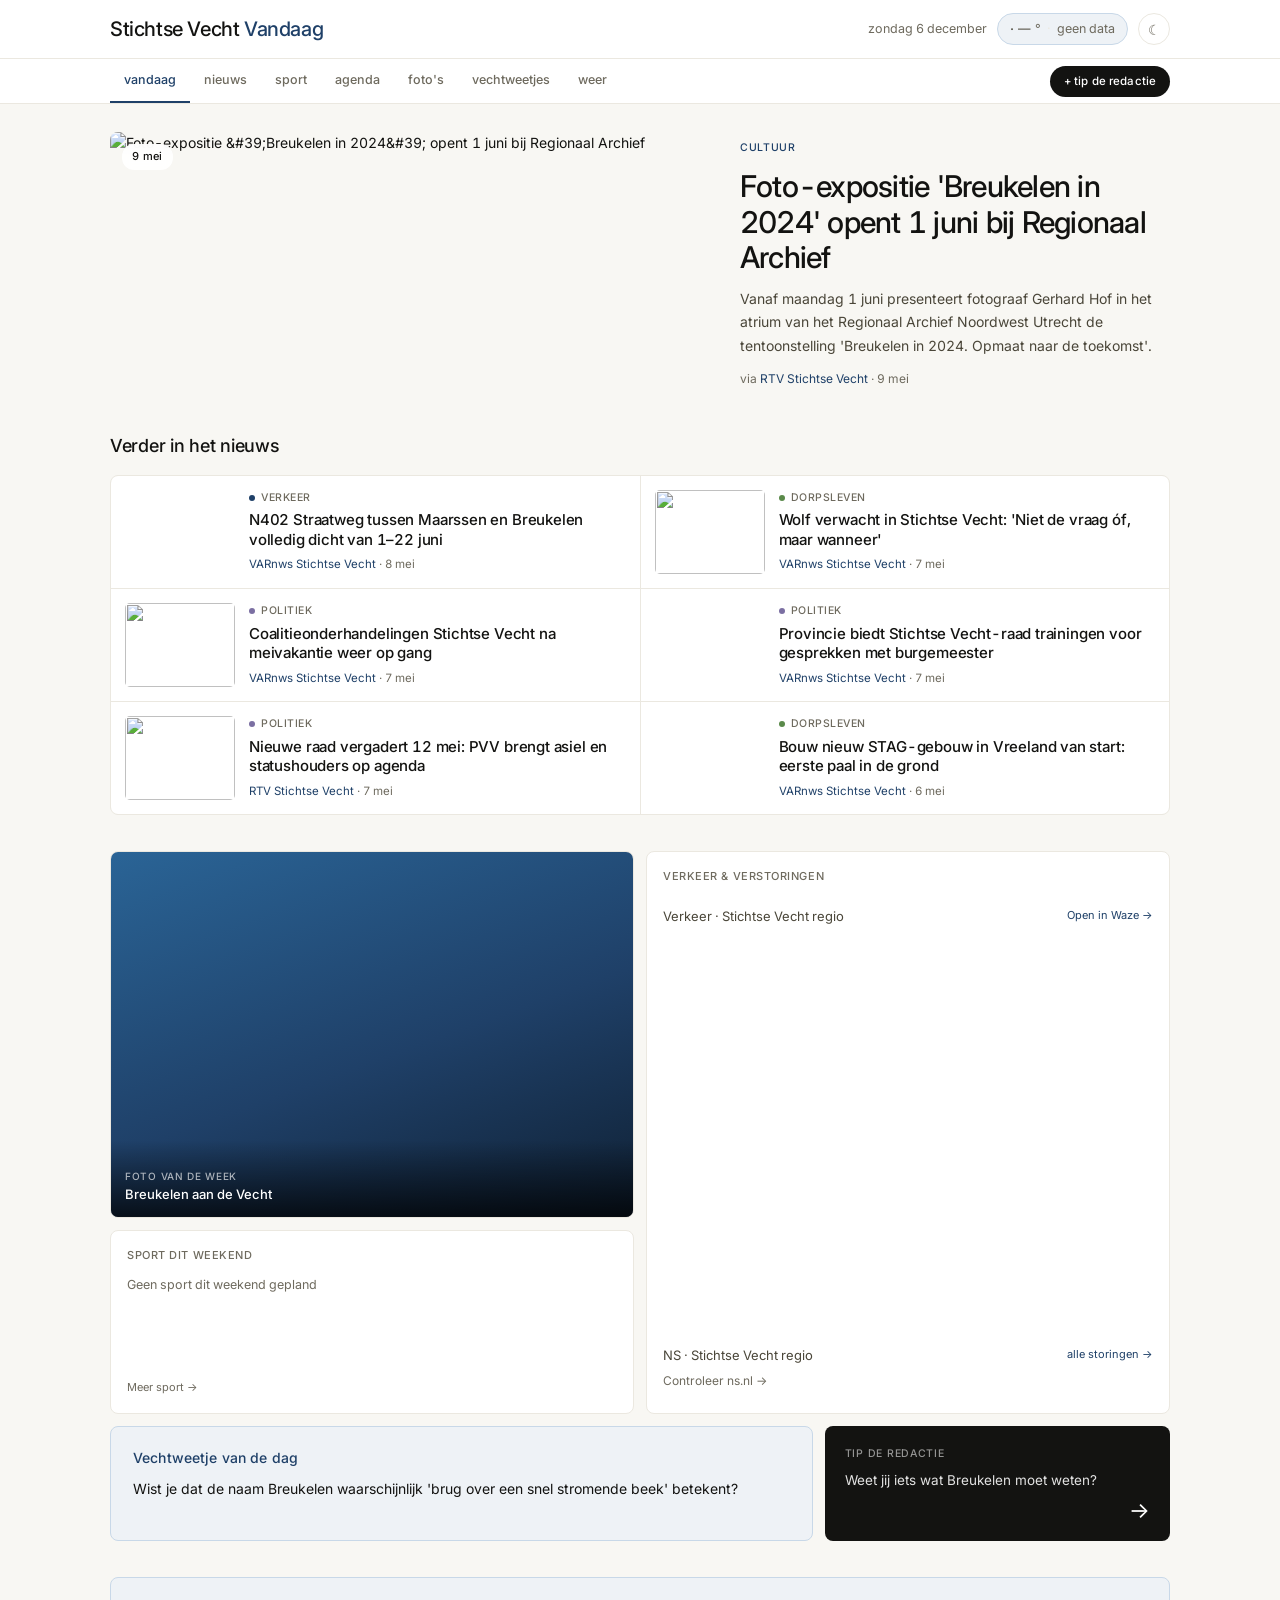
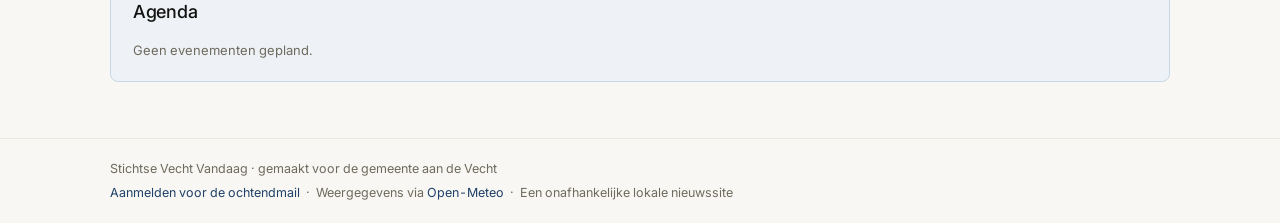
==== index.html @ 8ccec8b9 "Initiële versie Stichtse Vecht Vandaag" ====
<!DOCTYPE html>
<html lang="nl">
<head>
  <meta charset="UTF-8" />
  <meta name="viewport" content="width=device-width, initial-scale=1.0" />
  <title>Stichtse Vecht Vandaag — lokaal nieuws aan de Vecht</title>
  <meta name="description" content="Het laatste nieuws, het weer en de agenda voor de gemeente Stichtse Vecht. Snel te bekijken — binnen een paar minuten weet je wat er speelt." />
  <link rel="icon" type="image/svg+xml" href="favicon.svg" />
  <link rel="apple-touch-icon" href="favicon.svg" />
  <meta property="og:type" content="website" />
  <meta property="og:site_name" content="Stichtse Vecht Vandaag" />
  <meta property="og:locale" content="nl_NL" />
  <meta property="og:title" content="Stichtse Vecht Vandaag — lokaal nieuws aan de Vecht" />
  <meta property="og:description" content="Het laatste nieuws, het weer en de agenda voor de gemeente Stichtse Vecht. Snel te bekijken — binnen een paar minuten weet je wat er speelt." />
  <meta property="og:url" content="https://stichtsevechtvandaag.nl/" />
  <meta property="og:image" content="https://upload.wikimedia.org/wikipedia/commons/thumb/e/ea/Bethunpolder_in_Stichtse_Vecht.jpg/1280px-Bethunpolder_in_Stichtse_Vecht.jpg" />
  <meta name="twitter:card" content="summary_large_image" />
  <link rel="preconnect" href="https://fonts.googleapis.com" />
  <link rel="preconnect" href="https://fonts.gstatic.com" crossorigin />
  <link href="https://fonts.googleapis.com/css2?family=Inter:wght@400;500&display=swap" rel="stylesheet" />
  <link rel="stylesheet" href="style.css" />
</head>
<body>

  <!-- ═══════════════════════════════════════
       HEADER
  ═══════════════════════════════════════ -->
  <header class="site-header">
    <div class="header-inner container">
      <a class="brand" href="#">Stichtse Vecht <span class="brand-accent">Vandaag</span></a>
      <div class="header-right">
        <span class="header-date" id="header-date"></span>
        <a class="weather-pill" id="weather-pill" href="weer.html">
          <span class="weather-pill-icon" id="wp-icon">·</span>
          <span id="wp-temp">—</span><span class="weather-unit">°</span>
          <span class="weather-pill-sep">·</span>
          <span class="weather-pill-desc" id="wp-desc">laden…</span>
        </a>
        <button class="dark-mode-btn" id="dark-mode-btn" aria-label="Donkere modus">☾</button>
      </div>
    </div>
  </header>

  <!-- ═══════════════════════════════════════
       NAV
  ═══════════════════════════════════════ -->
  <nav class="site-nav">
    <div class="nav-inner container">
      <ul class="nav-tabs">
        <li><a href="index.html"          class="nav-tab active">vandaag</a></li>
        <li><a href="nieuws.html"         class="nav-tab">nieuws</a></li>
        <li><a href="sport.html"          class="nav-tab">sport</a></li>
        <li><a href="agenda.html"         class="nav-tab">agenda</a></li>
        <li><a href="fotos.html"          class="nav-tab">foto's</a></li>
        <li><a href="vechtweetjes.html"   class="nav-tab">vechtweetjes</a></li>
        <li><a href="weer.html"           class="nav-tab">weer</a></li>
      </ul>
      <a href="mailto:redactie@stichtsevechtvandaag.nl" class="tip-btn">+ tip de redactie</a>
    </div>
  </nav>

  <main class="container main-content">

    <!-- ═══════════════════════════════════════
         HERO — uitgelicht artikel
    ═══════════════════════════════════════ -->
    <section class="hero" id="hero-section" aria-label="Uitgelicht artikel">
      <div class="hero-photo-wrap">
        <div class="hero-photo" id="hero-photo">
          <span class="hero-date-pill" id="hero-date-pill">vandaag</span>
        </div>
      </div>
      <div class="hero-text">
        <span class="hero-kicker" id="hero-kicker">NIEUWS</span>
        <h2 class="hero-title" id="hero-title">Nieuws wordt geladen…</h2>
        <p class="hero-summary" id="hero-summary"></p>
        <p class="hero-meta" id="hero-meta"></p>
      </div>
    </section>

    <!-- ═══════════════════════════════════════
         VERDER IN HET NIEUWS
    ═══════════════════════════════════════ -->
    <section class="more-news" id="meer-nieuws" aria-labelledby="meer-nieuws-titel">
      <h2 class="section-title" id="meer-nieuws-titel">Verder in het nieuws</h2>
      <div class="news-grid" id="news-grid">
        <!-- Gevuld door script.js -->
      </div>
    </section>

    <!-- ═══════════════════════════════════════
         BENTO-GRID
    ═══════════════════════════════════════ -->
    <section class="bento" aria-label="Widgets">

      <!-- Foto van de week -->
      <div class="bento-cell bento-foto" id="fotos-section">
        <div class="bento-foto-img" id="foto-wk-img"></div>
        <div class="bento-foto-caption">
          <div>
            <p class="foto-label">FOTO VAN DE WEEK</p>
            <p class="foto-title" id="foto-wk-title">—</p>
          </div>
          <span class="foto-credit" id="foto-wk-credit"></span>
        </div>
      </div>

      <!-- Verkeer & verstoringen -->
      <div class="bento-cell bento-verkeer" id="verkeer-section">
        <h3 class="bento-label">Verkeer &amp; verstoringen</h3>
        <!-- Kopje boven de kaart -->
        <div class="verkeer-row">
          <span class="verkeer-name">Verkeer · Stichtse Vecht regio</span>
          <a href="https://www.waze.com/ul?ll=52.17,4.97&navigate=no&zoom=10" target="_blank" rel="noopener" class="ns-storingen-link">Open in Waze →</a>
        </div>
        <!-- Waze live verkeerskaart — wrapper knipt header/footer weg -->
        <div class="verkeer-map-wrapper">
          <iframe
            id="verkeer-map"
            src="https://embed.waze.com/iframe?zoom=11&lat=52.17&lon=4.97&ct=livemap"
            title="Live verkeerskaart Stichtse Vecht"
            loading="lazy"
            allowfullscreen
          ></iframe>
        </div>
        <!-- NS storingen -->
        <div class="ns-storingen-block">
          <div class="verkeer-row">
            <span class="verkeer-name">NS · Stichtse Vecht regio</span>
            <a href="https://www.ns.nl/storingen" target="_blank" rel="noopener" class="ns-storingen-link">alle storingen →</a>
          </div>
          <div id="ns-storingen"><!-- gevuld door script.js --></div>
        </div>
      </div>

      <!-- Sport -->
      <div class="bento-cell bento-sport" id="sport-section">
        <h3 class="bento-label">Sport dit weekend</h3>
        <ul class="sport-list" id="sport-list">
          <!-- Gevuld door script.js -->
        </ul>
        <p class="bento-footnote">
          <a href="sport.html">Meer sport →</a>
        </p>
      </div>

      <!-- Vechtweetje -->
      <div class="bento-cell bento-feitje" id="feitje-section">
        <p class="feitje-label">Vechtweetje van de dag</p>
        <p class="feitje-text" id="feitje-text">Wist je dat de stad Brooklyn in New York vernoemd is naar Breukelen?</p>
      </div>

      <!-- Tip de redactie -->
      <div class="bento-cell bento-tip">
        <p class="tip-top-label">TIP DE REDACTIE</p>
        <p class="tip-body">Weet jij iets wat Breukelen moet weten?</p>
        <a href="mailto:redactie@stichtsevechtvandaag.nl" class="tip-arrow" aria-label="Stuur een tip">→</a>
      </div>

    </section>

    <!-- ═══════════════════════════════════════
         AGENDA
    ═══════════════════════════════════════ -->
    <section class="agenda-strip" id="agenda-section" aria-labelledby="agenda-titel">
      <h2 class="section-title" id="agenda-titel">Agenda</h2>
      <div class="agenda-events" id="agenda-events">
        <!-- Gevuld door script.js -->
      </div>
    </section>

  </main>

  <!-- ═══════════════════════════════════════
       FOOTER
  ═══════════════════════════════════════ -->
  <footer class="site-footer">
    <div class="container footer-inner">
      <p>Stichtse Vecht Vandaag · gemaakt voor de gemeente aan de Vecht</p>
      <p class="footer-meta">
        <a href="#">Aanmelden voor de ochtendmail</a>
        &nbsp;·&nbsp; Weergegevens via <a href="https://open-meteo.com" rel="noopener">Open-Meteo</a>
        &nbsp;·&nbsp; Een onafhankelijke lokale nieuwssite
      </p>
    </div>
  </footer>

  <script src="data/data.js"></script>
  <script src="data/sport-data.js"></script>
  <script src="script.js"></script>
</body>
</html>
---- style.css ----
/* ═══════════════════════════════════════════════════════════
   Stichtse Vecht Vandaag — V3 stylesheet
   All-Inter · Vechtblauw · Bento-grid
   Goedgekeurd door Tommy, sessie 1 — 3 mei 2026
═══════════════════════════════════════════════════════════ */

/* ═══════════ CSS VARIABELEN ═══════════ */
:root {
  /* Kleuren */
  --bg:        #f8f7f3;   /* off-white achtergrond */
  --surface:   #ffffff;   /* cards / vlakken */
  --border:    #ebe8e0;   /* subtiele border */
  --text:      #131311;   /* primaire tekst */
  --text-soft: #4a4639;   /* secundaire tekst */
  --text-mute: #6e6a5e;   /* tertiary / meta */
  --accent:    #1f4068;   /* Vechtblauw */
  --accent-bg: #eef2f6;   /* lichte Vecht-tint */
  --ink:       #131311;   /* near-black voor Tip-blok en datum */

  /* Categorie-stipjes */
  --cat-verkeer:    #1f4068;
  --cat-cultuur:    #b96fa2;
  --cat-economie:   #d6a64a;
  --cat-dorpsleven: #5a8a4a;
  --cat-politiek:   #7b6fa2;
  --cat-sport:      #d64a4a;

  /* Status-pills */
  --ok-bg:    #e6efe6;
  --ok-text:  #2c5a32;
  --warn-bg:  #fcf0d4;
  --warn-text:#7a4f0c;
  --bad-bg:   #fbe0d4;
  --bad-text: #843d22;

  /* Typografie */
  --font: "Inter", -apple-system, "Segoe UI", Roboto, sans-serif;

  /* Layout */
  --container: 1100px;
  --radius:    8px;
  --radius-sm: 5px;
}

/* ═══════════ RESET & BASE ═══════════ */
*, *::before, *::after {
  box-sizing: border-box;
  margin: 0;
  padding: 0;
}

html { scroll-behavior: smooth; }

body {
  font-family: var(--font);
  font-size: 14px;
  line-height: 1.6;
  background: var(--bg);
  color: var(--text);
  font-feature-settings: "tnum";
  -webkit-font-smoothing: antialiased;
  -moz-osx-font-smoothing: grayscale;
}

a {
  color: inherit;
  text-decoration: none;
}

ul { list-style: none; }
img { display: block; max-width: 100%; }

button {
  font-family: inherit;
  cursor: pointer;
}

.container {
  max-width: var(--container);
  margin: 0 auto;
  padding: 0 20px;
}

/* ═══════════ HEADER ═══════════ */
.site-header {
  background: var(--surface);
  border-bottom: 1px solid var(--border);
  padding: 13px 0;
}

.header-inner {
  display: flex;
  align-items: center;
  justify-content: space-between;
  gap: 16px;
}

.brand {
  font-size: 20px;
  font-weight: 500;
  letter-spacing: -0.02em;
  color: var(--text);
  flex-shrink: 0;
}

.brand-accent {
  color: var(--accent);
}

.header-right {
  display: flex;
  align-items: center;
  gap: 10px;
}

.header-date {
  font-size: 12.5px;
  color: var(--text-mute);
  white-space: nowrap;
}

/* Weer-pill */
.weather-pill {
  display: flex;
  align-items: center;
  gap: 4px;
  background: var(--accent-bg);
  border: 1px solid #c8d8e8;
  border-radius: 20px;
  padding: 4px 12px;
  font-size: 12.5px;
  color: var(--text-soft);
  white-space: nowrap;
  text-decoration: none;
  cursor: pointer;
  transition: background 0.15s, border-color 0.15s;
}
.weather-pill:hover {
  background: #dde9f4;
  border-color: var(--accent);
}

.weather-pill-icon { font-size: 14px; }
.weather-unit      { color: var(--text-mute); }
.weather-pill-sep  { color: var(--border); margin: 0 2px; }
.weather-pill-desc { color: var(--text-mute); }

/* Dark-mode knop (cosmetisch in V3) */
.dark-mode-btn {
  background: none;
  border: 1px solid var(--border);
  border-radius: 50%;
  width: 32px;
  height: 32px;
  font-size: 14px;
  color: var(--text-mute);
  display: flex;
  align-items: center;
  justify-content: center;
  transition: border-color 0.15s, color 0.15s;
}

.dark-mode-btn:hover {
  border-color: var(--accent);
  color: var(--accent);
}

/* ═══════════ NAV ═══════════ */
.site-nav {
  background: var(--surface);
  border-bottom: 1px solid var(--border);
  position: sticky;
  top: 0;
  z-index: 100;
}

.nav-inner {
  display: flex;
  align-items: stretch;
  justify-content: space-between;
}

.nav-tabs {
  display: flex;
}

.nav-tab {
  display: block;
  padding: 11px 14px;
  font-size: 12.5px;
  font-weight: 500;
  color: var(--text-mute);
  border-bottom: 2px solid transparent;
  transition: color 0.15s, border-color 0.15s;
  white-space: nowrap;
}

.nav-tab:hover   { color: var(--text); }
.nav-tab.active  {
  color: var(--accent);
  border-bottom-color: var(--accent);
}

.tip-btn {
  align-self: center;
  background: var(--ink);
  color: #fff;
  font-size: 11.5px;
  font-weight: 500;
  padding: 6px 14px;
  border-radius: 20px;
  letter-spacing: 0.01em;
  white-space: nowrap;
  transition: opacity 0.15s;
}

.tip-btn:hover { opacity: 0.82; }

/* ═══════════ MAIN CONTENT ═══════════ */
.main-content {
  padding-top: 28px;
  padding-bottom: 56px;
  display: flex;
  flex-direction: column;
  gap: 36px;
}

/* ═══════════ SECTION TITLE ═══════════ */
.section-title {
  font-size: 18px;
  font-weight: 500;
  letter-spacing: -0.015em;
  color: var(--text);
  margin-bottom: 14px;
}

/* ═══════════ HERO ═══════════ */
.hero {
  display: grid;
  grid-template-columns: 1.4fr 1fr;
  gap: 28px;
  align-items: start;
}

.hero-photo-wrap {
  position: relative;
}

.hero-photo {
  width: 100%;
  height: 260px;
  border-radius: var(--radius);
  background: url("https://upload.wikimedia.org/wikipedia/commons/thumb/e/ea/Bethunpolder_in_Stichtse_Vecht.jpg/1280px-Bethunpolder_in_Stichtse_Vecht.jpg") center/cover no-repeat;
  position: relative;
  overflow: hidden;
}

.hero-photo img {
  width: 100%;
  height: 100%;
  object-fit: cover;
}

.hero-date-pill {
  position: absolute;
  top: 12px;
  left: 12px;
  background: rgba(255, 255, 255, 0.92);
  color: var(--text);
  font-size: 11px;
  font-weight: 500;
  padding: 4px 10px;
  border-radius: 12px;
  letter-spacing: 0.03em;
  backdrop-filter: blur(4px);
}

.hero-text {
  display: flex;
  flex-direction: column;
  justify-content: center;
  gap: 12px;
  padding: 8px 0;
}

.hero-kicker {
  font-size: 10.5px;
  font-weight: 500;
  letter-spacing: 0.06em;
  color: var(--accent);
}

.hero-title {
  font-size: 30px;
  font-weight: 500;
  line-height: 1.18;
  letter-spacing: -0.025em;
  color: var(--text);
}

.hero-summary {
  font-size: 14px;
  line-height: 1.65;
  color: var(--text-soft);
}

.hero-meta {
  font-size: 12px;
  color: var(--text-mute);
}

.hero-meta a {
  color: var(--accent);
}

.hero-meta a:hover {
  text-decoration: underline;
}

/* ═══════════ BENTO-GRID ═══════════ */
.bento {
  display: grid;
  grid-template-columns: repeat(6, 1fr);
  grid-template-rows: 2fr 1fr auto;
  gap: 12px;
}

/* Expliciete plaatsing per cell */
.bento-foto    { grid-column: 1 / span 3; grid-row: 1; }
.bento-verkeer { grid-column: 4 / span 3; grid-row: 1 / span 2; }
.bento-sport   { grid-column: 1 / span 3; grid-row: 2; }
.bento-feitje  { grid-column: 1 / span 4; grid-row: 3; }
.bento-tip     { grid-column: 5 / span 2; grid-row: 3; }

/* Basis cell-stijl */
.bento-cell {
  border-radius: var(--radius);
  overflow: hidden;
}

/* Bento-label (kleine UPPERCASE kopregel) */
.bento-label {
  font-size: 11px;
  font-weight: 500;
  letter-spacing: 0.05em;
  text-transform: uppercase;
  color: var(--text-mute);
  margin-bottom: 10px;
}

.bento-footnote {
  font-size: 11px;
  color: var(--text-mute);
  margin-top: auto;
  padding-top: 8px;
}

/* ── Foto van de week ── */
.bento-foto {
  background: var(--surface);
  border: 1px solid var(--border);
  display: flex;
  flex-direction: column;
  min-height: 220px;
  position: relative;
}

.bento-foto-img {
  flex: 1;
  min-height: 200px;
  background: linear-gradient(160deg, #2a6496 0%, #1f4068 55%, #0f2033 100%);
  background-size: cover;
  background-position: center;
}

.bento-foto-caption {
  position: absolute;
  bottom: 0;
  left: 0;
  right: 0;
  background: linear-gradient(transparent, rgba(0, 0, 0, 0.72));
  color: #fff;
  padding: 28px 14px 14px;
  display: flex;
  justify-content: space-between;
  align-items: flex-end;
  gap: 8px;
}

.foto-label {
  font-size: 10px;
  font-weight: 500;
  letter-spacing: 0.07em;
  color: rgba(255, 255, 255, 0.65);
  margin-bottom: 2px;
}

.foto-title {
  font-size: 13px;
  font-weight: 500;
  line-height: 1.3;
}

.foto-credit {
  font-size: 10.5px;
  color: rgba(255, 255, 255, 0.6);
  white-space: nowrap;
  flex-shrink: 0;
}

/* ── Verkeer ── */
.bento-verkeer {
  background: var(--surface);
  border: 1px solid var(--border);
  padding: 16px;
  display: flex;
  flex-direction: column;
  gap: 10px;
}

/* Waze live verkeerskaart — wrapper knipt Waze-header en footer weg */
.verkeer-map-wrapper {
  position: relative;
  aspect-ratio: 5 / 4;  /* 80% van de breedte als hoogte */
  border-radius: var(--radius-sm);
  overflow: hidden;
  flex-shrink: 0;
  margin-bottom: 6px;
}

#verkeer-map {
  position: absolute;
  top: -100px;          /* schuift Waze-logo + zoekbalk omhoog uit beeld */
  left: 0;
  width: 100%;
  height: calc(100% + 170px); /* 100px boven + 70px footer */
  border: none;
}

/* NS storingen blok */
.ns-storingen-block {
  display: flex;
  flex-direction: column;
  gap: 0;
}

.ns-storingen-link {
  font-size: 11px;
  color: var(--accent);
  text-decoration: none;
  flex-shrink: 0;
}
.ns-storingen-link:hover { text-decoration: underline; }

.ns-storing-row {
  display: flex;
  align-items: flex-start;
  justify-content: space-between;
  gap: 8px;
  padding: 7px 0;
  border-top: 1px solid var(--border);
}

.ns-storing-info {
  display: flex;
  flex-direction: column;
  gap: 2px;
  min-width: 0;
}

.ns-storing-title {
  font-size: 12.5px;
  font-weight: 500;
  color: var(--text);
  overflow: hidden;
  text-overflow: ellipsis;
  white-space: nowrap;
}

.ns-storing-desc {
  font-size: 11.5px;
  color: var(--text-soft);
  line-height: 1.4;
  display: -webkit-box;
  -webkit-line-clamp: 2;
  -webkit-box-orient: vertical;
  overflow: hidden;
}

.ns-storing-end {
  font-size: 11px;
  color: var(--text-mute);
}

#ns-storingen {
  max-height: 252px;
  overflow-y: auto;
  scrollbar-width: thin;
  scrollbar-color: var(--border) transparent;
}

#ns-storingen::-webkit-scrollbar { width: 4px; }
#ns-storingen::-webkit-scrollbar-track { background: transparent; }
#ns-storingen::-webkit-scrollbar-thumb { background: var(--border); border-radius: 2px; }

.ns-ok {
  font-size: 12px;
  color: var(--text-mute);
  padding: 6px 0;
}

.verkeer-list {
  display: flex;
  flex-direction: column;
  gap: 7px;
  flex: 1;
}

.verkeer-row {
  display: flex;
  align-items: center;
  justify-content: space-between;
  gap: 8px;
}

.verkeer-name {
  font-size: 13px;
  color: var(--text-soft);
}

/* Status-pills */
.status-pill {
  font-size: 10.5px;
  font-weight: 500;
  padding: 2px 9px;
  border-radius: 10px;
  letter-spacing: 0.03em;
  white-space: nowrap;
  flex-shrink: 0;
}

.status-pill.ok   { background: var(--ok-bg);   color: var(--ok-text); }
.status-pill.warn { background: var(--warn-bg);  color: var(--warn-text); }
.status-pill.bad  { background: var(--bad-bg);   color: var(--bad-text); }

a.status-pill {
  text-decoration: none;
  transition: opacity 0.15s;
}
a.status-pill:hover { opacity: 0.8; }

/* ── Sport ── */
.bento-sport {
  background: var(--surface);
  border: 1px solid var(--border);
  padding: 16px;
  display: flex;
  flex-direction: column;
}

.sport-list {
  display: flex;
  flex-direction: column;
  gap: 7px;
  flex: 1;
}

.sport-row {
  display: flex;
  align-items: center;
  justify-content: space-between;
  gap: 8px;
}

.sport-club {
  font-size: 13px;
  color: var(--text-soft);
}

.sport-score-pill {
  font-size: 12px;
  font-weight: 500;
  background: var(--accent-bg);
  color: var(--accent);
  padding: 2px 10px;
  border-radius: 10px;
  letter-spacing: 0.03em;
  font-feature-settings: "tnum";
  flex-shrink: 0;
  text-decoration: none;
}

a.sport-score-pill { transition: opacity 0.15s; }
a.sport-score-pill:hover { opacity: 0.75; }

/* Uitslag-kleuren: gewonnen / gelijk / verloren */
.sport-score-pill.win  { background: var(--ok-bg);   color: var(--ok-text); }
.sport-score-pill.draw { background: var(--accent-bg); color: var(--accent); }
.sport-score-pill.loss { background: var(--bad-bg);  color: var(--bad-text); }

.sport-empty {
  font-size: 12.5px;
  color: var(--text-mute);
  list-style: none;
}

/* Voetnoot-links in bento-verkeer en bento-sport */
.bento-footnote a {
  color: var(--text-mute);
  text-decoration: none;
}
.bento-footnote a:hover { color: var(--accent); }

/* ── Vechtweetje ── */
.bento-feitje {
  background: var(--accent-bg);
  border: 1px solid #c8d8e8;
  padding: 20px 22px;
  display: flex;
  flex-direction: column;
  gap: 8px;
}

.feitje-label {
  font-size: 14px;
  font-weight: 500;
  letter-spacing: 0.01em;
  color: var(--accent);
}

.feitje-text {
  font-size: 14px;
  line-height: 1.65;
  color: var(--text);
}

/* ── Tip de redactie ── */
.bento-tip {
  background: var(--ink);
  padding: 20px;
  display: flex;
  flex-direction: column;
  gap: 8px;
  color: #fff;
}

.tip-top-label {
  font-size: 10.5px;
  font-weight: 500;
  letter-spacing: 0.07em;
  color: rgba(255, 255, 255, 0.55);
}

.tip-body {
  font-size: 13.5px;
  line-height: 1.5;
  color: rgba(255, 255, 255, 0.88);
}

.tip-arrow {
  display: block;
  margin-top: auto;
  font-size: 22px;
  color: #fff;
  text-align: right;
  line-height: 1;
  transition: transform 0.15s;
}

.tip-arrow:hover { transform: translateX(3px); }

/* ═══════════ VERDER IN HET NIEUWS ═══════════ */
.news-grid {
  display: grid;
  grid-template-columns: 1fr 1fr;
  gap: 1px;
  background: var(--border);
  border: 1px solid var(--border);
  border-radius: var(--radius);
  overflow: hidden;
}

.news-row {
  display: flex;
  gap: 14px;
  padding: 14px;
  background: var(--surface);
  transition: background 0.1s;
}

.news-row:hover { background: #fafaf9; }

.news-thumb {
  width: 110px;
  height: 84px;
  border-radius: var(--radius-sm);
  background: url("https://upload.wikimedia.org/wikipedia/commons/thumb/e/ea/Bethunpolder_in_Stichtse_Vecht.jpg/1280px-Bethunpolder_in_Stichtse_Vecht.jpg") center/cover no-repeat;
  flex-shrink: 0;
  overflow: hidden;
}

.news-thumb img {
  width: 100%;
  height: 100%;
  object-fit: cover;
}

/* ── Categorie-specifieke fallback foto's ── */
.cat-bg-verkeer    { background-image: url("https://upload.wikimedia.org/wikipedia/commons/thumb/6/66/Station_Breukelen_%2816_mrt._2024%29-4.jpg/1280px-Station_Breukelen_%2816_mrt._2024%29-4.jpg"); }
.cat-bg-dorpsleven { background-image: url("https://upload.wikimedia.org/wikipedia/commons/thumb/b/b2/2007-04-18_18.33_Breukelen%2C_molen_foto2.JPG/1280px-2007-04-18_18.33_Breukelen%2C_molen_foto2.JPG"); }
.cat-bg-cultuur    { background-image: url("https://upload.wikimedia.org/wikipedia/commons/thumb/a/a8/Breukelen_-_NH_Kerk_RM10609.JPG/1280px-Breukelen_-_NH_Kerk_RM10609.JPG"); }
.cat-bg-sport      { background-image: url("https://upload.wikimedia.org/wikipedia/commons/thumb/d/da/Doelman_Van_Breukelen_tijdens_de_training%2C_Bestanddeelnr_931-7073.jpg/1280px-Doelman_Van_Breukelen_tijdens_de_training%2C_Bestanddeelnr_931-7073.jpg"); }
.cat-bg-economie   { background-image: url("https://upload.wikimedia.org/wikipedia/commons/thumb/4/4a/Colourfull_house_along_the_Vecht_river_at_Maarssen_-_panoramio.jpg/1280px-Colourfull_house_along_the_Vecht_river_at_Maarssen_-_panoramio.jpg"); }
/* politiek en overige: Bethunpolder standaard (geen extra regel nodig) */
/* ── Sport-subcategorieën ── */
.cat-bg-voetbal  { background-image: url("https://upload.wikimedia.org/wikipedia/commons/thumb/d/da/Doelman_Van_Breukelen_tijdens_de_training%2C_Bestanddeelnr_931-7073.jpg/1280px-Doelman_Van_Breukelen_tijdens_de_training%2C_Bestanddeelnr_931-7073.jpg"); }
.cat-bg-hockey   { background-image: url("https://upload.wikimedia.org/wikipedia/commons/thumb/9/9b/Hockey_Pitch_with_ball.jpg/1280px-Hockey_Pitch_with_ball.jpg"); }
.cat-bg-tennis   { background-image: url("https://upload.wikimedia.org/wikipedia/commons/thumb/3/39/Centrale_Court_Roland_Garros.jpg/1280px-Centrale_Court_Roland_Garros.jpg"); }
.cat-bg-algemeen { background-image: url("https://upload.wikimedia.org/wikipedia/commons/thumb/d/da/Doelman_Van_Breukelen_tijdens_de_training%2C_Bestanddeelnr_931-7073.jpg/1280px-Doelman_Van_Breukelen_tijdens_de_training%2C_Bestanddeelnr_931-7073.jpg"); }

.news-row-content {
  display: flex;
  flex-direction: column;
  gap: 4px;
  flex: 1;
  min-width: 0;
}

/* Categorie-tag met stipje */
.news-row-cat {
  display: flex;
  align-items: center;
  gap: 6px;
  font-size: 10.5px;
  font-weight: 500;
  letter-spacing: 0.05em;
  text-transform: uppercase;
  color: var(--text-mute);
}

.cat-dot {
  width: 6px;
  height: 6px;
  border-radius: 50%;
  flex-shrink: 0;
  background: var(--text-mute);
}

.cat-dot.verkeer    { background: var(--cat-verkeer); }
.cat-dot.cultuur    { background: var(--cat-cultuur); }
.cat-dot.economie   { background: var(--cat-economie); }
.cat-dot.dorpsleven { background: var(--cat-dorpsleven); }
.cat-dot.politiek   { background: var(--cat-politiek); }
.cat-dot.sport      { background: var(--cat-sport); }

.news-row-title {
  font-size: 15px;
  font-weight: 500;
  letter-spacing: -0.012em;
  line-height: 1.3;
  color: var(--text);
  display: -webkit-box;
  -webkit-line-clamp: 2;
  -webkit-box-orient: vertical;
  overflow: hidden;
}

.news-row-meta {
  font-size: 11.5px;
  color: var(--text-mute);
  margin-top: auto;
  padding-top: 2px;
}

.news-row-meta a {
  color: var(--accent);
}

.news-row-meta a:hover {
  text-decoration: underline;
}

/* ═══════════ AGENDA-STRIP ═══════════ */
.agenda-strip {
  background: var(--accent-bg);
  border: 1px solid #c8d8e8;
  border-radius: var(--radius);
  padding: 20px 22px;
}

.agenda-events {
  display: grid;
  grid-template-columns: repeat(4, 1fr);
  gap: 16px;
}

.agenda-event {
  display: flex;
  gap: 12px;
  align-items: flex-start;
  text-decoration: none;
  color: inherit;
  border-radius: var(--radius);
  padding: 8px;
  margin: -8px;
  transition: background 0.15s;
  position: relative;
}

a.agenda-event:hover {
  background: rgba(0,0,0,0.04);
}

.agenda-arrow {
  position: absolute;
  top: 10px;
  right: 4px;
  font-size: 13px;
  color: var(--text-mute);
  opacity: 0;
  transition: opacity 0.15s, transform 0.15s;
}

a.agenda-event:hover .agenda-arrow {
  opacity: 1;
  transform: translateX(2px);
}

.agenda-event-desc {
  font-size: 11.5px;
  color: var(--text-mute);
  margin-top: 4px;
  line-height: 1.4;
  display: -webkit-box;
  -webkit-line-clamp: 2;
  -webkit-box-orient: vertical;
  overflow: hidden;
}

/* Zwart datum-blokje met Vechtblauw maand-label */
.agenda-date-block {
  background: var(--ink);
  color: #fff;
  border-radius: var(--radius-sm);
  padding: 6px 10px;
  text-align: center;
  min-width: 44px;
  flex-shrink: 0;
}

.agenda-date-block .day {
  display: block;
  font-size: 18px;
  font-weight: 500;
  line-height: 1;
  letter-spacing: -0.015em;
}

.agenda-date-block .month {
  display: block;
  font-size: 10px;
  font-weight: 500;
  letter-spacing: 0.06em;
  text-transform: uppercase;
  color: var(--accent);
  margin-top: 3px;
}

.agenda-event-content {
  flex: 1;
  min-width: 0;
}

.agenda-event-title {
  font-size: 13px;
  font-weight: 500;
  letter-spacing: -0.01em;
  line-height: 1.35;
  color: var(--text);
  display: -webkit-box;
  -webkit-line-clamp: 2;
  -webkit-box-orient: vertical;
  overflow: hidden;
}

.agenda-event-meta {
  font-size: 11.5px;
  color: var(--text-mute);
  margin-top: 4px;
  display: -webkit-box;
  -webkit-line-clamp: 1;
  -webkit-box-orient: vertical;
  overflow: hidden;
}

/* ═══════════ FOOTER ═══════════ */
.site-footer {
  border-top: 1px solid var(--border);
  padding: 20px 0;
}

.footer-inner {
  display: flex;
  flex-direction: column;
  gap: 4px;
}

.site-footer p {
  font-size: 12.5px;
  color: var(--text-mute);
}

.footer-meta a {
  color: var(--accent);
}

.footer-meta a:hover {
  text-decoration: underline;
}

/* ═══════════ DARK MODE ═══════════ */
body.dark-mode {
  --bg:        #111a24;
  --surface:   #192535;
  --border:    #243547;
  --text:      #e8e4dc;
  --text-soft: #b0ac9f;
  --text-mute: #7a7570;
  --accent:    #5a9fd4;   /* lichter Vechtblauw op donker */
  --accent-bg: #162030;
  --ink:       #0c1520;

  /* Statuskleur aanpassingen voor donkere achtergrond */
  --ok-bg:    #1a3020;
  --ok-text:  #6fcf8a;
  --warn-bg:  #2d2010;
  --warn-text:#e8c46a;
  --bad-bg:   #2d1410;
  --bad-text: #e8846a;
}

/* Overrides voor elementen die hardcoded kleuren gebruiken */
body.dark-mode .news-row:hover          { background: #1e3048; }
body.dark-mode .hero-date-pill          { background: rgba(12, 21, 32, 0.88); color: #e8e4dc; }
body.dark-mode .bento-feitje            { border-color: #243547; }
body.dark-mode .agenda-strip            { border-color: #243547; }
body.dark-mode .news-thumb              { background: url("https://upload.wikimedia.org/wikipedia/commons/thumb/e/ea/Bethunpolder_in_Stichtse_Vecht.jpg/1280px-Bethunpolder_in_Stichtse_Vecht.jpg") center/cover no-repeat; }
body.dark-mode .hero-photo              { background: url("https://upload.wikimedia.org/wikipedia/commons/thumb/e/ea/Bethunpolder_in_Stichtse_Vecht.jpg/1280px-Bethunpolder_in_Stichtse_Vecht.jpg") center/cover no-repeat; }
/* Categorie-foto's ook in dark mode zichtbaar (hogere specificiteit nodig) */
body.dark-mode .cat-bg-verkeer    { background-image: url("https://upload.wikimedia.org/wikipedia/commons/thumb/6/66/Station_Breukelen_%2816_mrt._2024%29-4.jpg/1280px-Station_Breukelen_%2816_mrt._2024%29-4.jpg"); }
body.dark-mode .cat-bg-dorpsleven { background-image: url("https://upload.wikimedia.org/wikipedia/commons/thumb/b/b2/2007-04-18_18.33_Breukelen%2C_molen_foto2.JPG/1280px-2007-04-18_18.33_Breukelen%2C_molen_foto2.JPG"); }
body.dark-mode .cat-bg-cultuur    { background-image: url("https://upload.wikimedia.org/wikipedia/commons/thumb/a/a8/Breukelen_-_NH_Kerk_RM10609.JPG/1280px-Breukelen_-_NH_Kerk_RM10609.JPG"); }
body.dark-mode .cat-bg-sport      { background-image: url("https://upload.wikimedia.org/wikipedia/commons/thumb/d/da/Doelman_Van_Breukelen_tijdens_de_training%2C_Bestanddeelnr_931-7073.jpg/1280px-Doelman_Van_Breukelen_tijdens_de_training%2C_Bestanddeelnr_931-7073.jpg"); }
body.dark-mode .cat-bg-economie   { background-image: url("https://upload.wikimedia.org/wikipedia/commons/thumb/4/4a/Colourfull_house_along_the_Vecht_river_at_Maarssen_-_panoramio.jpg/1280px-Colourfull_house_along_the_Vecht_river_at_Maarssen_-_panoramio.jpg"); }
body.dark-mode .cat-bg-voetbal    { background-image: url("https://upload.wikimedia.org/wikipedia/commons/thumb/d/da/Doelman_Van_Breukelen_tijdens_de_training%2C_Bestanddeelnr_931-7073.jpg/1280px-Doelman_Van_Breukelen_tijdens_de_training%2C_Bestanddeelnr_931-7073.jpg"); }
body.dark-mode .cat-bg-hockey     { background-image: url("https://upload.wikimedia.org/wikipedia/commons/thumb/9/9b/Hockey_Pitch_with_ball.jpg/1280px-Hockey_Pitch_with_ball.jpg"); }
body.dark-mode .cat-bg-tennis     { background-image: url("https://upload.wikimedia.org/wikipedia/commons/thumb/3/39/Centrale_Court_Roland_Garros.jpg/1280px-Centrale_Court_Roland_Garros.jpg"); }
body.dark-mode .cat-bg-algemeen   { background-image: url("https://upload.wikimedia.org/wikipedia/commons/thumb/d/da/Doelman_Van_Breukelen_tijdens_de_training%2C_Bestanddeelnr_931-7073.jpg/1280px-Doelman_Van_Breukelen_tijdens_de_training%2C_Bestanddeelnr_931-7073.jpg"); }
body.dark-mode .bento-foto-img          { background: linear-gradient(160deg, #1a3050 0%, #0c1a2a 55%, #060e18 100%); }
body.dark-mode .weather-pill            { border-color: #243547; }
body.dark-mode .dark-mode-btn           { border-color: #243547; color: var(--text-mute); }
body.dark-mode .dark-mode-btn:hover     { border-color: var(--accent); color: var(--accent); }
body.dark-mode .bento-tip               { background: #0c1520; }
body.dark-mode .agenda-date-block       { background: #0c1520; }
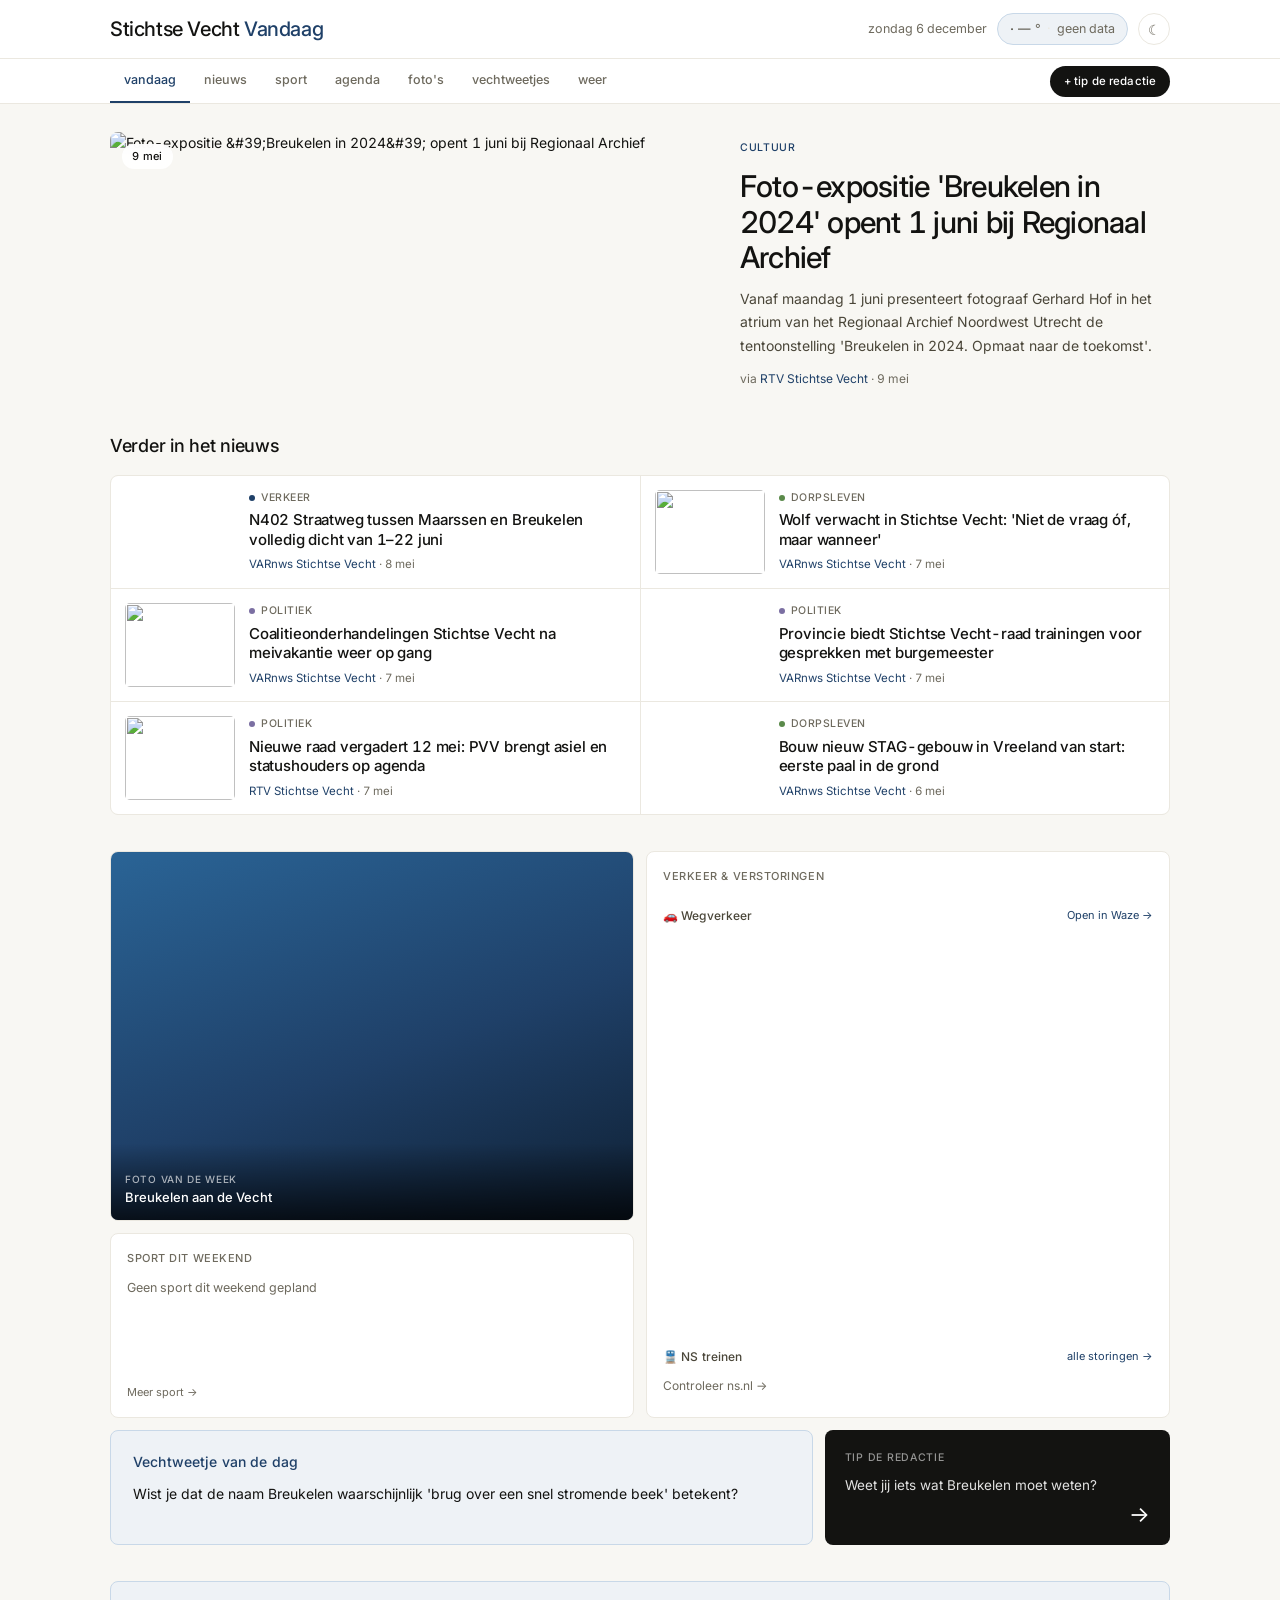
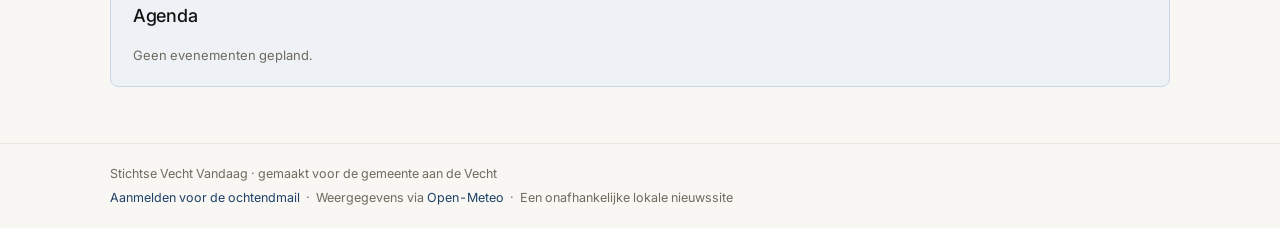
==== commit aaf4b3dc: "Mobiele verbeteringen: nav hint, verkeer layout, scroll fix, witruimte" ====
--- a/index.html
+++ b/index.html
@@ -108,13 +108,15 @@
       <!-- Verkeer & verstoringen -->
       <div class="bento-cell bento-verkeer" id="verkeer-section">
         <h3 class="bento-label">Verkeer &amp; verstoringen</h3>
-        <!-- Kopje boven de kaart -->
-        <div class="verkeer-row">
-          <span class="verkeer-name">Verkeer · Stichtse Vecht regio</span>
+
+        <!-- Wegverkeer sectie -->
+        <div class="verkeer-sectie-header">
+          <span class="verkeer-sectie-titel">🚗 Wegverkeer</span>
           <a href="https://www.waze.com/ul?ll=52.17,4.97&navigate=no&zoom=10" target="_blank" rel="noopener" class="ns-storingen-link">Open in Waze →</a>
         </div>
         <!-- Waze live verkeerskaart — wrapper knipt header/footer weg -->
         <div class="verkeer-map-wrapper">
+          <a class="verkeer-map-tap-overlay" href="https://www.waze.com/ul?ll=52.17,4.97&navigate=no&zoom=10" target="_blank" rel="noopener" aria-label="Open in Waze"></a>
           <iframe
             id="verkeer-map"
             src="https://embed.waze.com/iframe?zoom=11&lat=52.17&lon=4.97&ct=livemap"
@@ -123,10 +125,11 @@
             allowfullscreen
           ></iframe>
         </div>
-        <!-- NS storingen -->
+
+        <!-- NS sectie -->
         <div class="ns-storingen-block">
-          <div class="verkeer-row">
-            <span class="verkeer-name">NS · Stichtse Vecht regio</span>
+          <div class="verkeer-sectie-header">
+            <span class="verkeer-sectie-titel">🚆 NS treinen</span>
             <a href="https://www.ns.nl/storingen" target="_blank" rel="noopener" class="ns-storingen-link">alle storingen →</a>
           </div>
           <div id="ns-storingen"><!-- gevuld door script.js --></div>
--- a/style.css
+++ b/style.css
@@ -435,6 +435,36 @@
   width: 100%;
   height: calc(100% + 170px); /* 100px boven + 70px footer */
   border: none;
+}
+
+/* Sectie-headers binnen verkeer blok */
+.verkeer-sectie-header {
+  display: flex;
+  align-items: center;
+  justify-content: space-between;
+  gap: 8px;
+  padding: 6px 0 4px;
+  border-top: 1px solid var(--border);
+  margin-top: 2px;
+}
+.verkeer-sectie-header:first-of-type {
+  border-top: none;
+  margin-top: 0;
+  padding-top: 0;
+}
+.verkeer-sectie-titel {
+  font-size: 12px;
+  font-weight: 500;
+  color: var(--text-soft);
+  letter-spacing: 0.01em;
+}
+
+/* Tap-overlay op kaart: op desktop onzichtbaar, op mobiel dekt het de iframe af */
+.verkeer-map-tap-overlay {
+  display: none;
+  position: absolute;
+  inset: 0;
+  z-index: 2;
 }
 
 /* NS storingen blok */
@@ -962,3 +992,106 @@
 body.dark-mode .dark-mode-btn:hover     { border-color: var(--accent); color: var(--accent); }
 body.dark-mode .bento-tip               { background: #0c1520; }
 body.dark-mode .agenda-date-block       { background: #0c1520; }
+
+/* ═══════════ RESPONSIVE — TABLET (≤ 900px) ═══════════ */
+@media (max-width: 900px) {
+  /* Hero: smaller font */
+  .hero-title { font-size: 24px; }
+
+  /* Bento: 2 kolommen */
+  .bento {
+    grid-template-columns: 1fr 1fr;
+    grid-template-rows: auto;
+  }
+  .bento-foto    { grid-column: 1 / span 2; grid-row: auto; }
+  .bento-verkeer { grid-column: 1 / span 2; grid-row: auto; }
+  .bento-sport   { grid-column: 1 / span 2; grid-row: auto; }
+  .bento-feitje  { grid-column: 1 / span 1; grid-row: auto; }
+  .bento-tip     { grid-column: 2 / span 1; grid-row: auto; }
+
+  /* Agenda: 2 kolommen */
+  .agenda-events { grid-template-columns: 1fr 1fr; }
+}
+
+/* ═══════════ RESPONSIVE — MOBIEL (≤ 600px) ═══════════ */
+@media (max-width: 600px) {
+  /* Container */
+  .container { padding: 0 14px; }
+
+  /* Header */
+  .header-date { display: none; }
+  .weather-pill-desc { display: none; }
+  .weather-pill-sep  { display: none; }
+  .brand { font-size: 17px; }
+
+  /* Nav: horizontaal scrollbaar */
+  .nav-inner {
+    overflow-x: auto;
+    -webkit-overflow-scrolling: touch;
+    scrollbar-width: none;
+    justify-content: flex-start;
+    gap: 0;
+  }
+  .nav-inner::-webkit-scrollbar { display: none; }
+  .nav-tabs { flex-shrink: 0; }
+  .tip-btn  { display: none; }
+  .nav-tab  { padding: 11px 12px; font-size: 12px; }
+
+  /* Hero: gestapeld */
+  .hero {
+    grid-template-columns: 1fr;
+    gap: 16px;
+  }
+  .hero-photo { height: 200px; }
+  .hero-title { font-size: 22px; }
+  .hero-summary { font-size: 13.5px; }
+
+  /* Bento: alles full-width gestapeld */
+  .bento {
+    grid-template-columns: 1fr;
+    grid-template-rows: auto;
+  }
+  .bento-foto    { grid-column: 1; grid-row: auto; }
+  .bento-verkeer { grid-column: 1; grid-row: auto; }
+  .bento-sport   { grid-column: 1; grid-row: auto; }
+  .bento-feitje  { grid-column: 1; grid-row: auto; }
+  .bento-tip     { grid-column: 1; grid-row: auto; }
+
+  /* Verkeer map: iets minder hoog op mobiel */
+  .verkeer-map-wrapper { aspect-ratio: 4 / 3; }
+
+  /* News grid: 1 kolom */
+  .news-grid { grid-template-columns: 1fr; }
+
+  /* Nieuws-thumbnails iets kleiner */
+  .news-thumb { width: 88px; height: 70px; }
+
+  /* Agenda: 1 kolom */
+  .agenda-events { grid-template-columns: 1fr; gap: 10px; }
+
+  /* Main content minder padding */
+  .main-content { padding-top: 20px; padding-bottom: 40px; gap: 24px; }
+
+  /* Nav: gradient-hint rechts zodat scrollen zichtbaar is */
+  .site-nav { position: relative; }
+  .site-nav::after {
+    content: '';
+    position: absolute;
+    right: 0; top: 0; bottom: 0;
+    width: 36px;
+    background: linear-gradient(to left, var(--surface), transparent);
+    pointer-events: none;
+    z-index: 10;
+  }
+
+  /* Waze kaart: tap-overlay zichtbaar zodat de pagina scrollt */
+  .verkeer-map-tap-overlay { display: block; }
+  #verkeer-map { pointer-events: none; }
+
+  /* NS storingen: geen aparte scroll, toon alles */
+  #ns-storingen { max-height: none; overflow-y: visible; }
+
+  /* Subpagina's: minder witruimte boven content */
+  .page-hero { padding: 18px 0 12px !important; margin-bottom: 18px !important; }
+  .page-hero h1 { font-size: 22px !important; }
+}
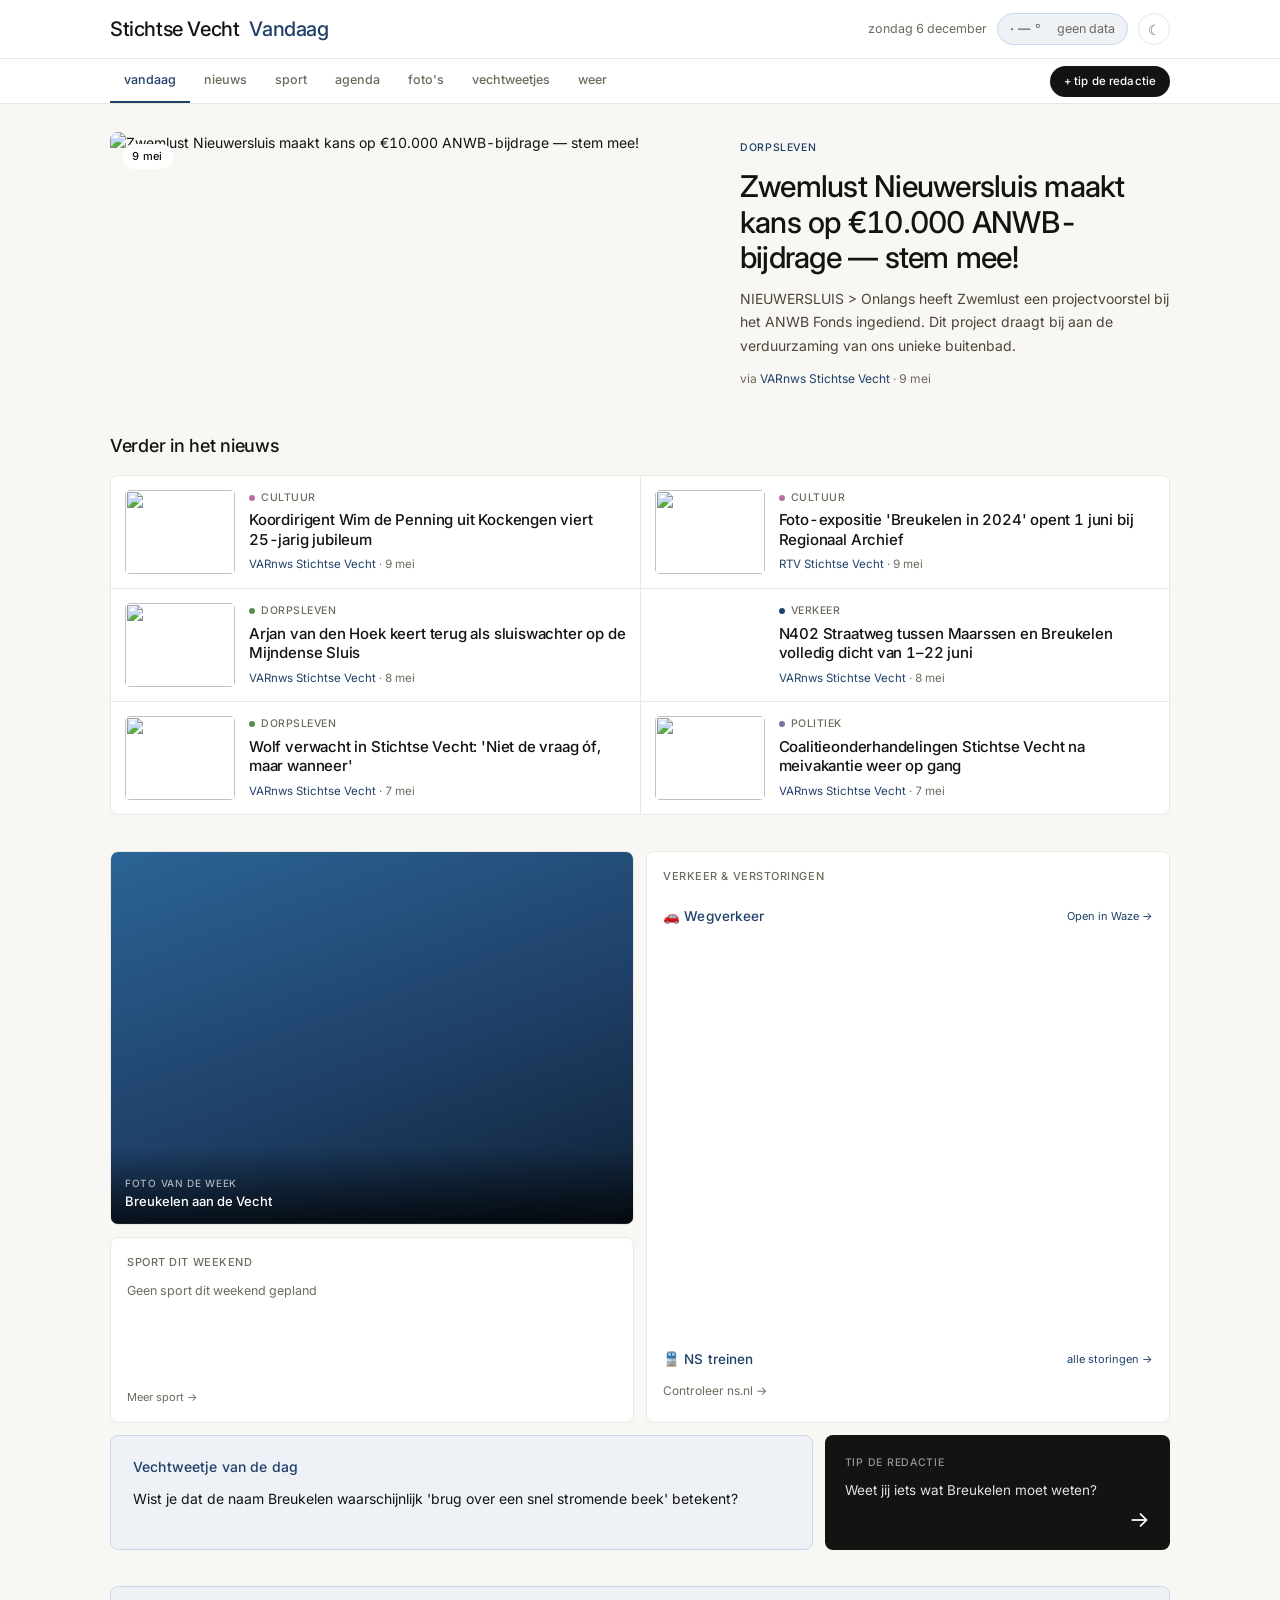
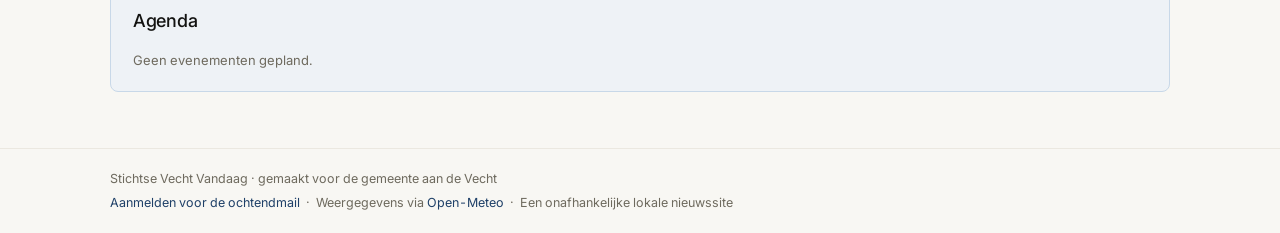
==== commit f861b995: "Logo toegevoegd aan header" ====
--- a/index.html
+++ b/index.html
@@ -1,4 +1,4 @@
-<!DOCTYPE html>
+﻿<!DOCTYPE html>
 <html lang="nl">
 <head>
   <meta charset="UTF-8" />
--- a/style.css
+++ b/style.css
@@ -101,6 +101,15 @@
   letter-spacing: -0.02em;
   color: var(--text);
   flex-shrink: 0;
+  display: flex;
+  align-items: center;
+  gap: 10px;
+}
+
+.brand-logo {
+  height: 36px;
+  width: auto;
+  flex-shrink: 0;
 }
 
 .brand-accent {
@@ -453,9 +462,9 @@
   padding-top: 0;
 }
 .verkeer-sectie-titel {
-  font-size: 12px;
-  font-weight: 500;
-  color: var(--text-soft);
+  font-size: 13.5px;
+  font-weight: 500;
+  color: var(--accent);
   letter-spacing: 0.01em;
 }
 
@@ -946,6 +955,31 @@
 
 .footer-meta a:hover {
   text-decoration: underline;
+}
+
+/* ═══════════ SUBPAGINA PAGE-HERO — NOS-stijl ═══════════ */
+/* Compact kopje dat direct aansluit op de nav */
+.page-hero {
+  padding: 16px 0 12px !important;
+  margin-bottom: 0 !important;
+  border-bottom: 1px solid var(--border) !important;
+}
+.page-hero h1 {
+  font-size: 20px !important;
+  font-weight: 500 !important;
+  letter-spacing: -0.015em !important;
+  color: var(--text) !important;
+}
+.page-hero p {
+  font-size: 12.5px !important;
+  color: var(--text-mute) !important;
+  margin-top: 3px !important;
+}
+
+/* Subpagina's: minder gap en padding-top dan vandaag */
+.main-content:has(.page-hero) {
+  gap: 20px !important;
+  padding-top: 0 !important;
 }
 
 /* ═══════════ DARK MODE ═══════════ */
@@ -1066,6 +1100,13 @@
   /* Nieuws-thumbnails iets kleiner */
   .news-thumb { width: 88px; height: 70px; }
 
+  /* Nieuwskoppen volledig tonen, niet afkappen */
+  .news-row-title {
+    display: block;
+    overflow: visible;
+    -webkit-line-clamp: unset;
+  }
+
   /* Agenda: 1 kolom */
   .agenda-events { grid-template-columns: 1fr; gap: 10px; }
 
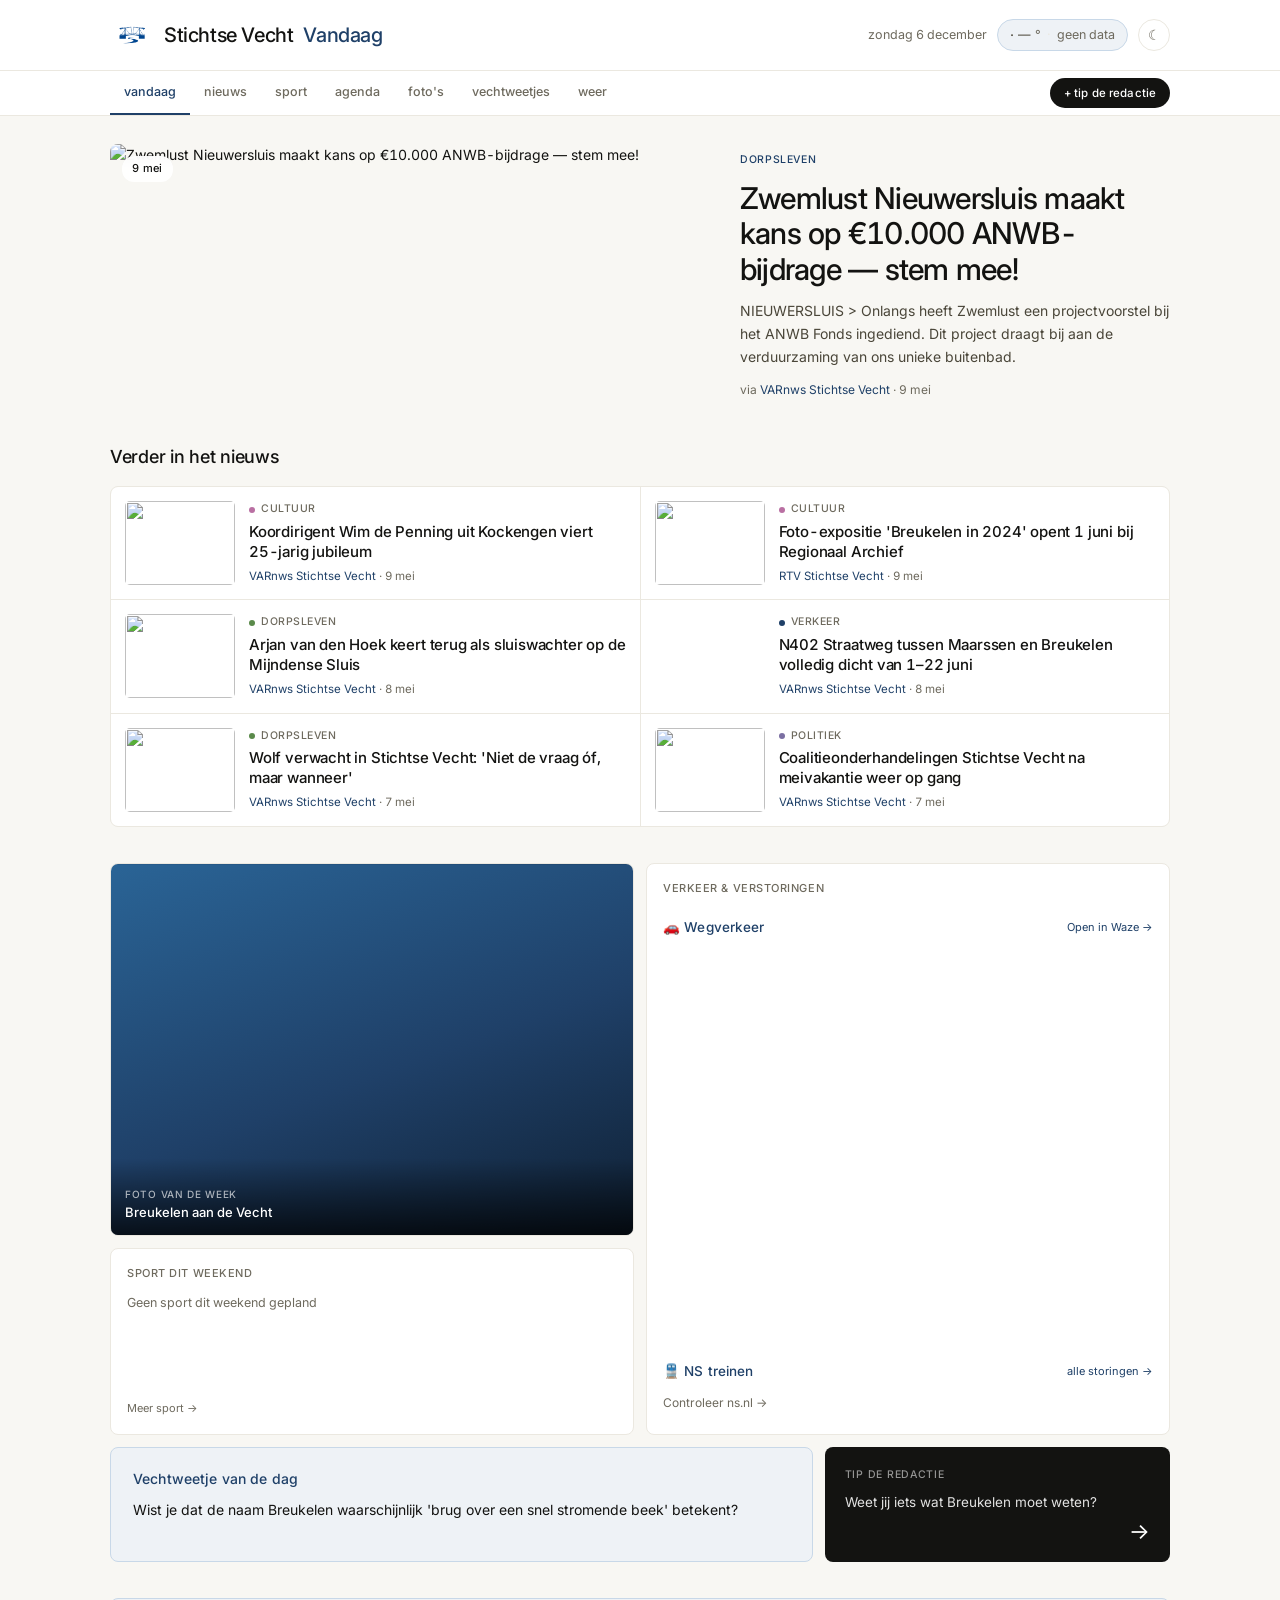
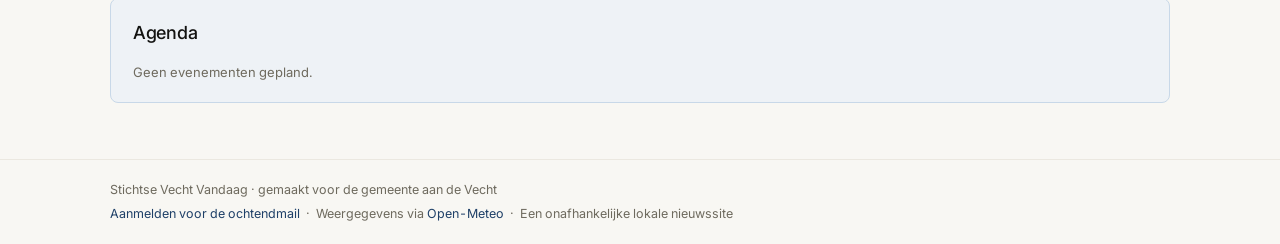
==== commit f9f55b33: "Logo: groter, zichtbaar op vandaag-pagina, wit in dark mode" ====
--- a/index.html
+++ b/index.html
@@ -27,7 +27,7 @@
   ═══════════════════════════════════════ -->
   <header class="site-header">
     <div class="header-inner container">
-      <a class="brand" href="#">Stichtse Vecht <span class="brand-accent">Vandaag</span></a>
+      <a class="brand" href="#"><img src="Logo.png" alt="Stichtse Vecht Vandaag logo" class="brand-logo" />Stichtse Vecht <span class="brand-accent">Vandaag</span></a>
       <div class="header-right">
         <span class="header-date" id="header-date"></span>
         <a class="weather-pill" id="weather-pill" href="weer.html">
--- a/style.css
+++ b/style.css
@@ -107,9 +107,13 @@
 }
 
 .brand-logo {
-  height: 36px;
+  height: 44px;
   width: auto;
   flex-shrink: 0;
+}
+
+body.dark-mode .brand-logo {
+  filter: brightness(0) invert(1);
 }
 
 .brand-accent {
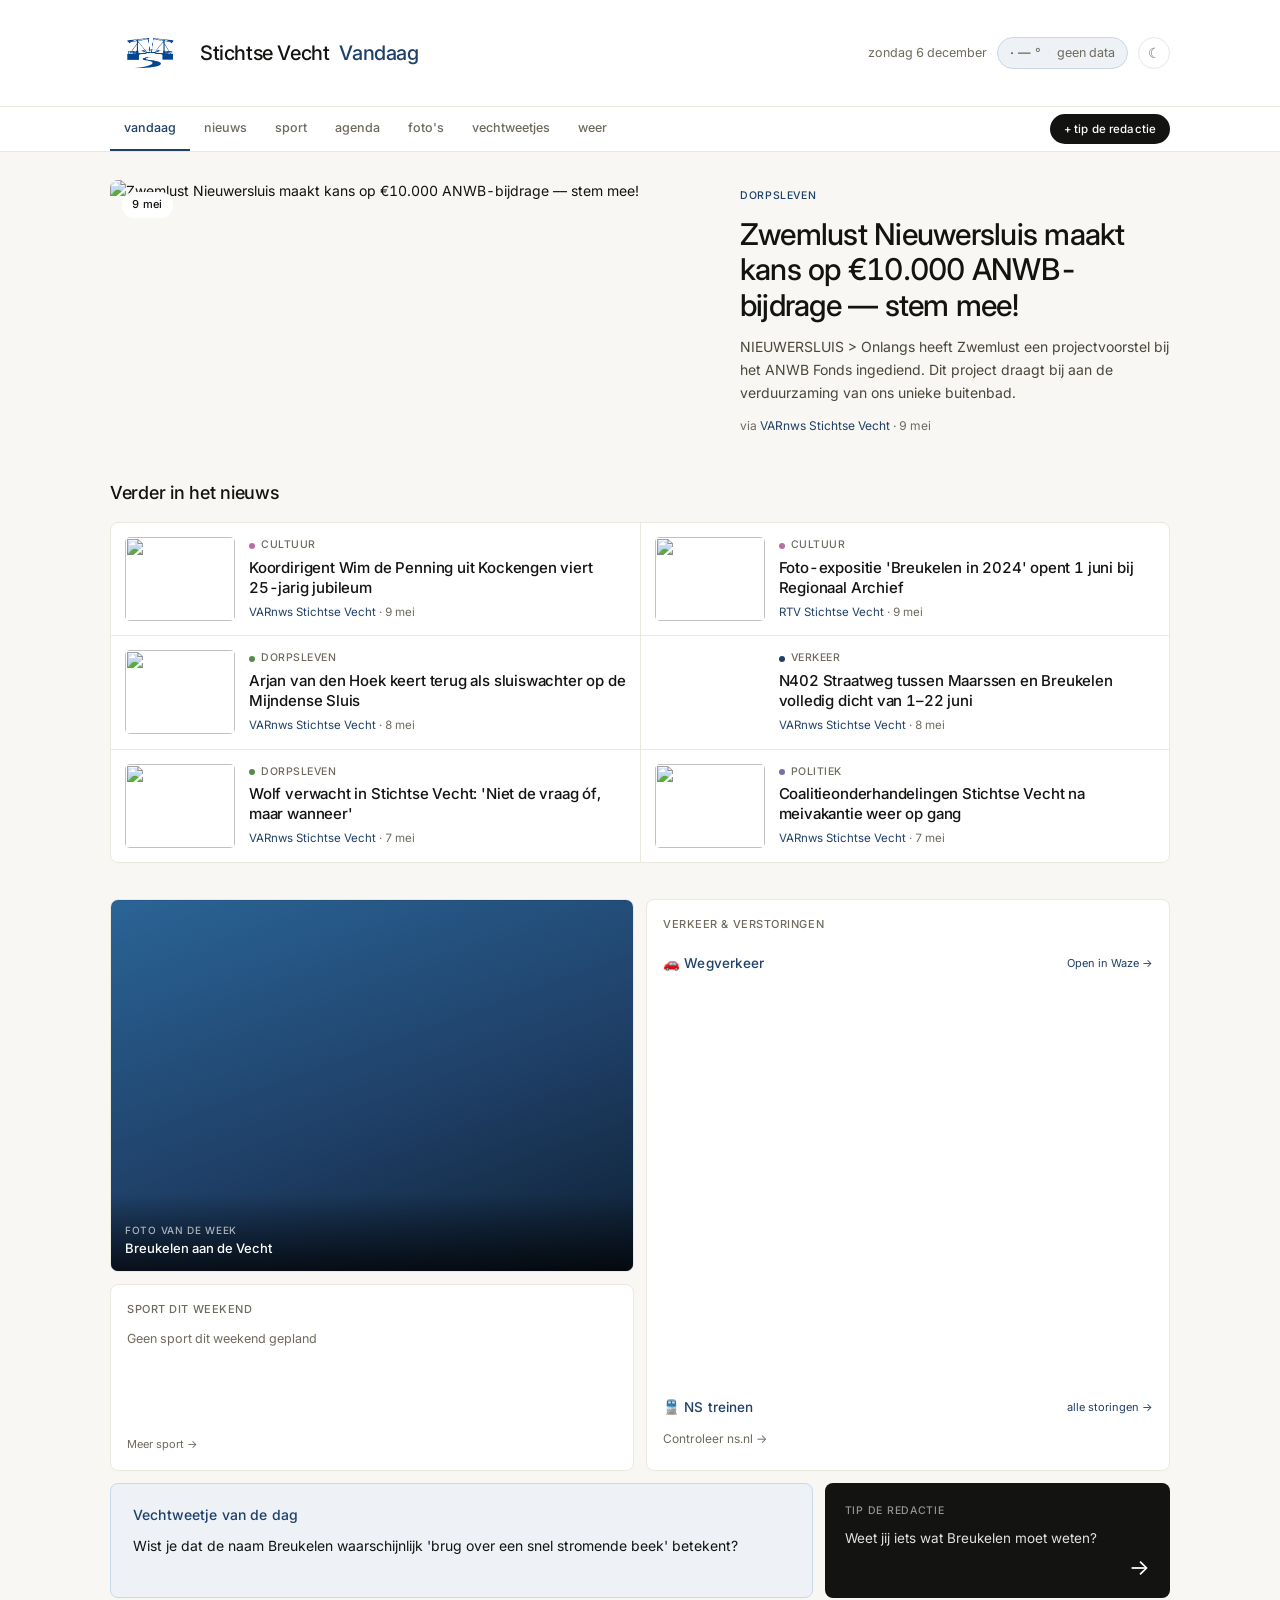
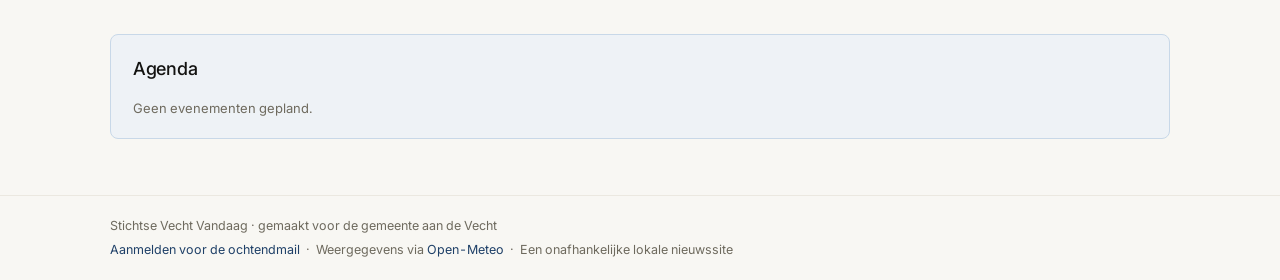
==== commit a049ec3b: "Favicon bijgesneden: brug vult heel icoontje" ====
--- a/index.html
+++ b/index.html
@@ -5,8 +5,8 @@
   <meta name="viewport" content="width=device-width, initial-scale=1.0" />
   <title>Stichtse Vecht Vandaag — lokaal nieuws aan de Vecht</title>
   <meta name="description" content="Het laatste nieuws, het weer en de agenda voor de gemeente Stichtse Vecht. Snel te bekijken — binnen een paar minuten weet je wat er speelt." />
-  <link rel="icon" type="image/svg+xml" href="favicon.svg" />
-  <link rel="apple-touch-icon" href="favicon.svg" />
+  <link rel="icon" type="image/png" href="favicon.png" />
+  <link rel="apple-touch-icon" href="favicon.png" />
   <meta property="og:type" content="website" />
   <meta property="og:site_name" content="Stichtse Vecht Vandaag" />
   <meta property="og:locale" content="nl_NL" />
--- a/style.css
+++ b/style.css
@@ -107,7 +107,7 @@
 }
 
 .brand-logo {
-  height: 44px;
+  height: 80px;
   width: auto;
   flex-shrink: 0;
 }
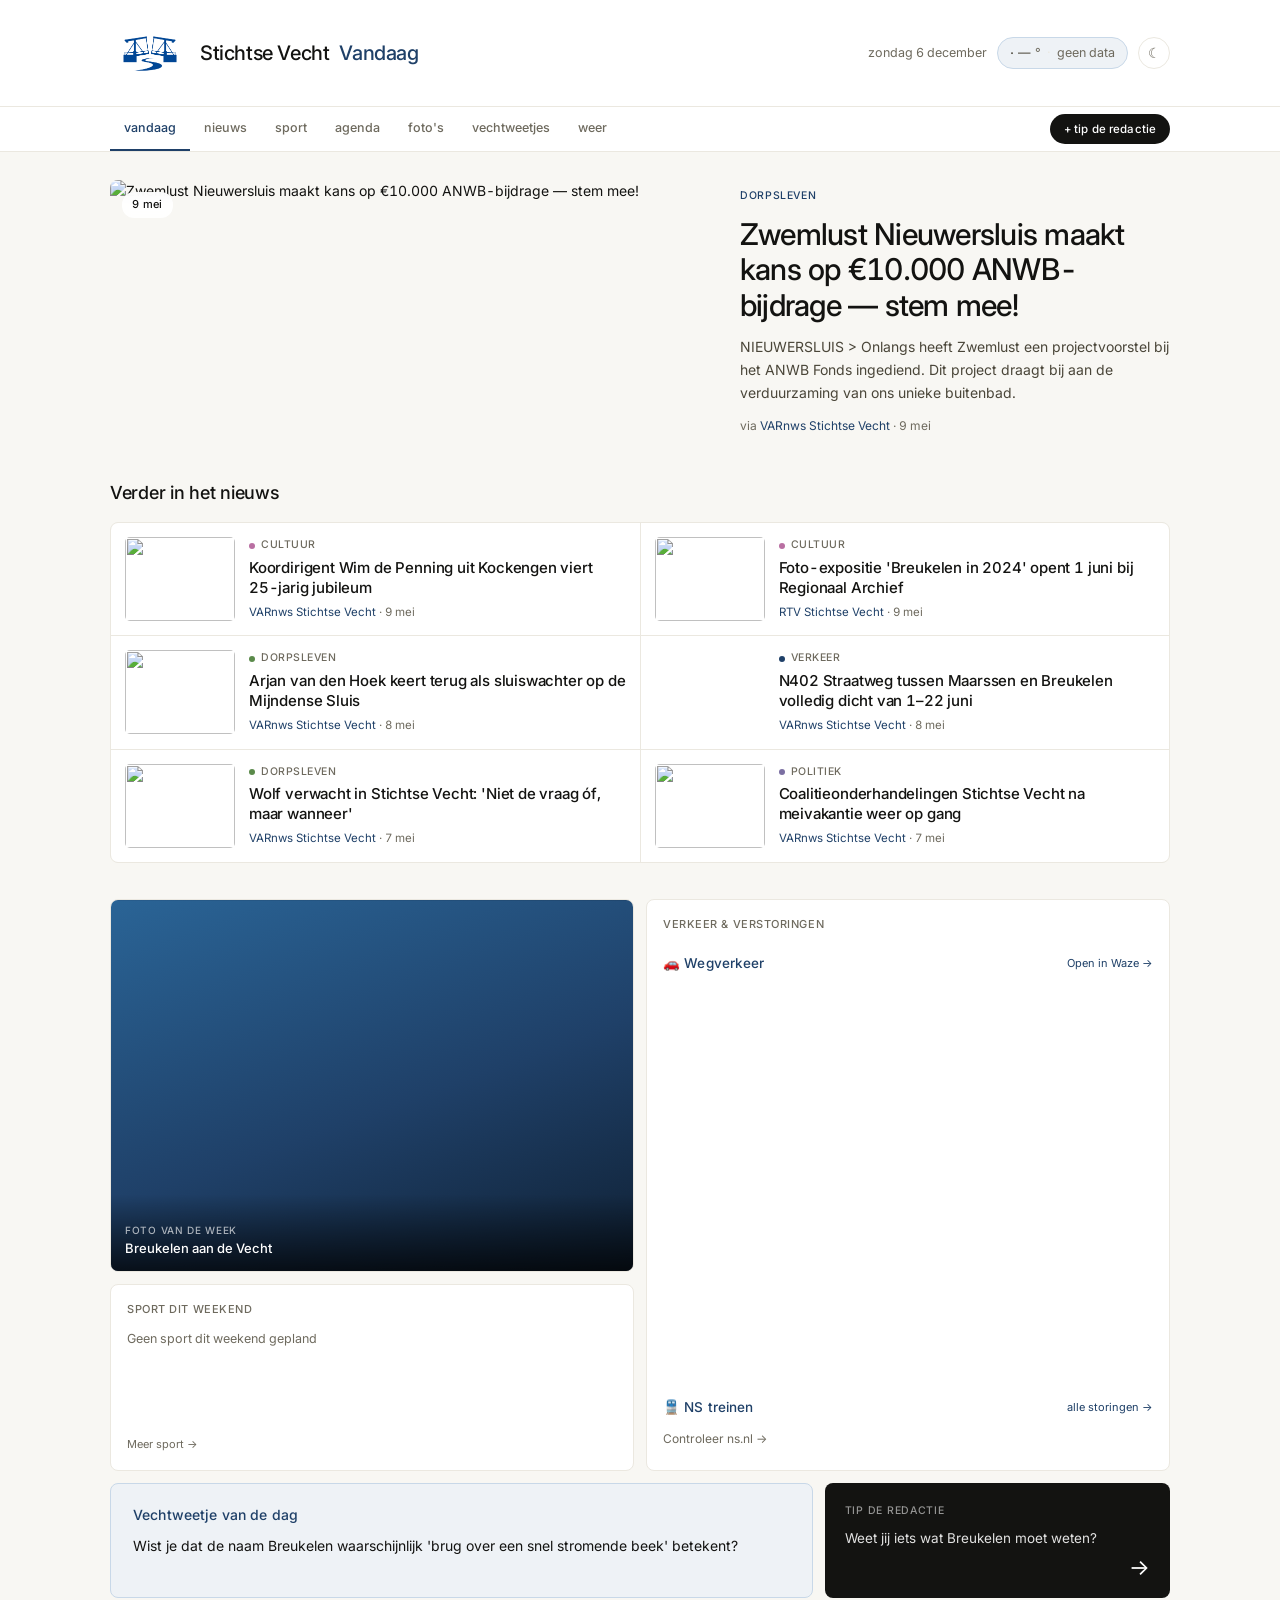
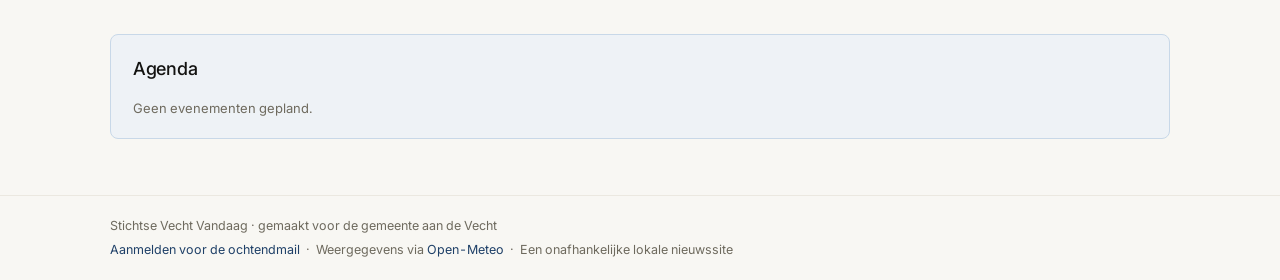
==== commit 2026e0cc: "Logo2 ingevoerd: transparante achtergrond, 80px hoog in header Co-Authored-By: Claude Sonnet 4.6 <no" ====
--- a/index.html
+++ b/index.html
@@ -27,7 +27,7 @@
   ═══════════════════════════════════════ -->
   <header class="site-header">
     <div class="header-inner container">
-      <a class="brand" href="#"><img src="Logo.png" alt="Stichtse Vecht Vandaag logo" class="brand-logo" />Stichtse Vecht <span class="brand-accent">Vandaag</span></a>
+      <a class="brand" href="#"><img src="Logo2.png" alt="Stichtse Vecht Vandaag logo" class="brand-logo" />Stichtse Vecht <span class="brand-accent">Vandaag</span></a>
       <div class="header-right">
         <span class="header-date" id="header-date"></span>
         <a class="weather-pill" id="weather-pill" href="weer.html">
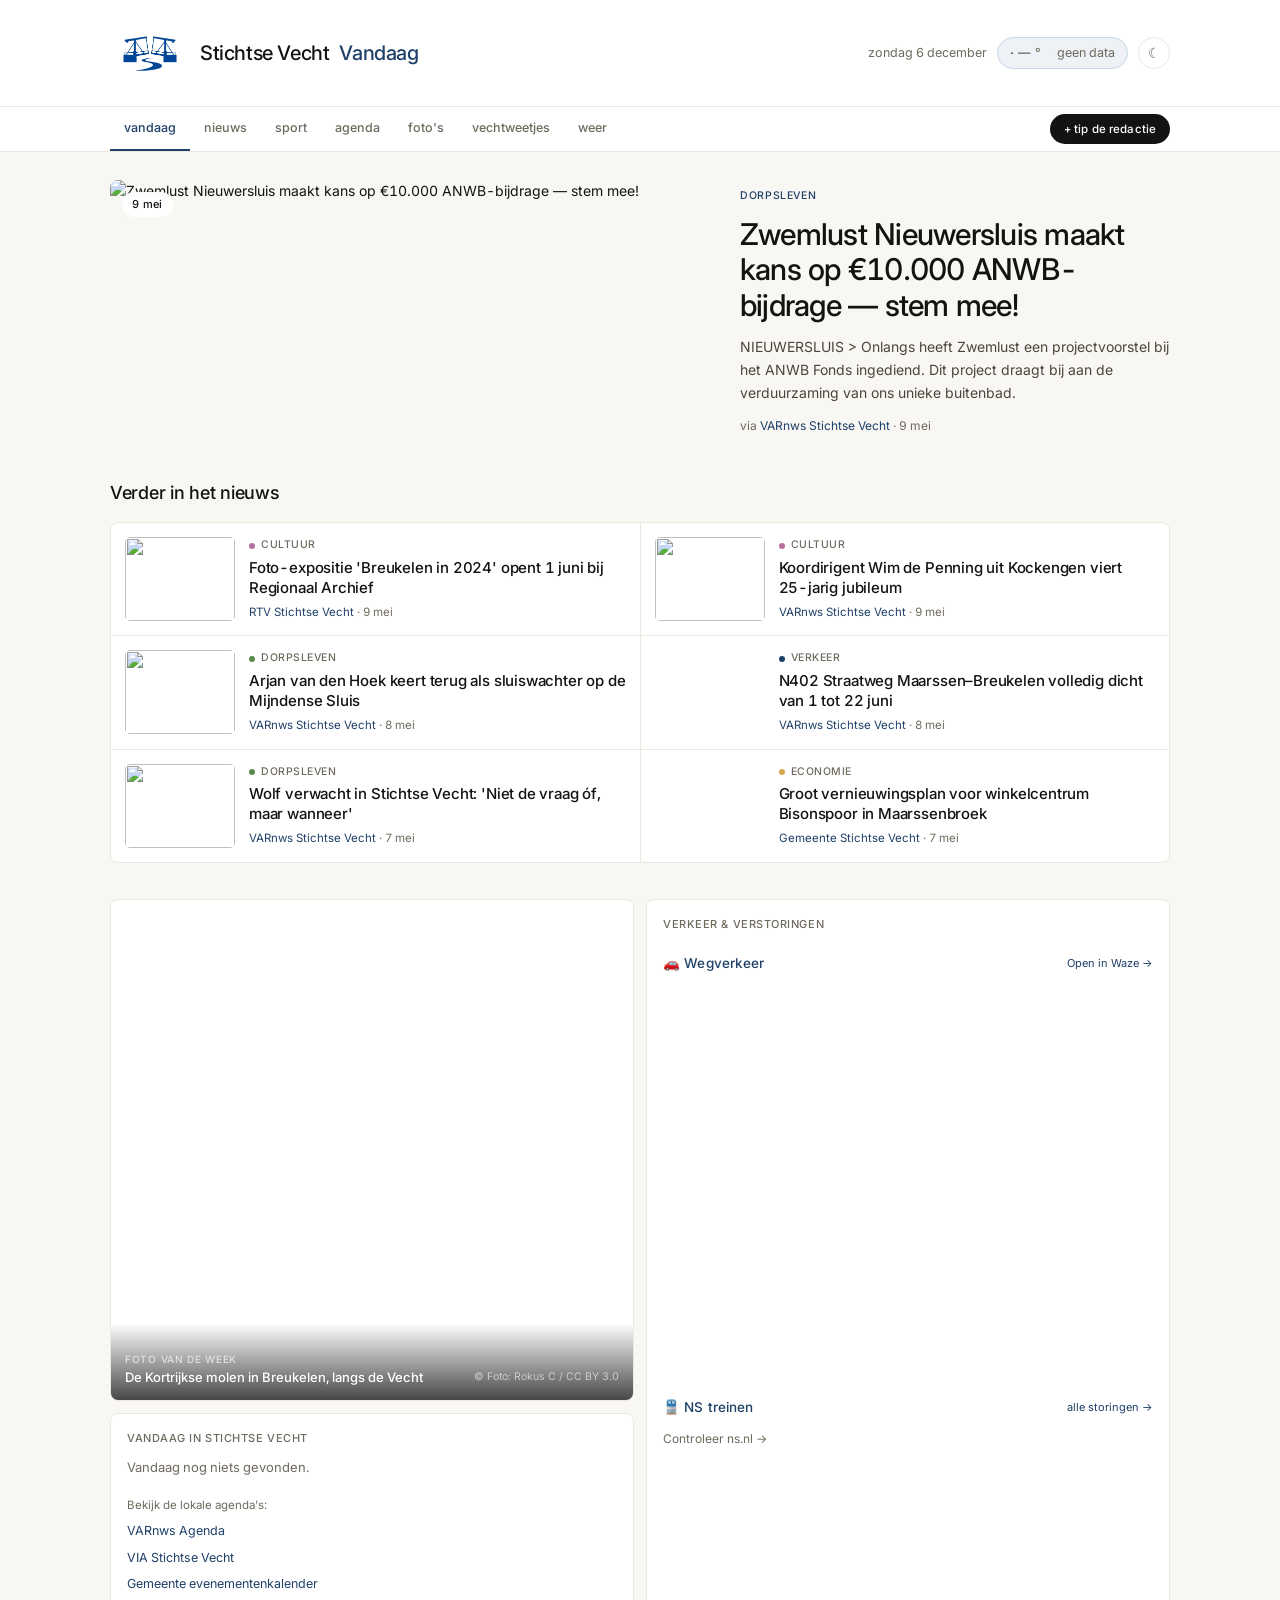
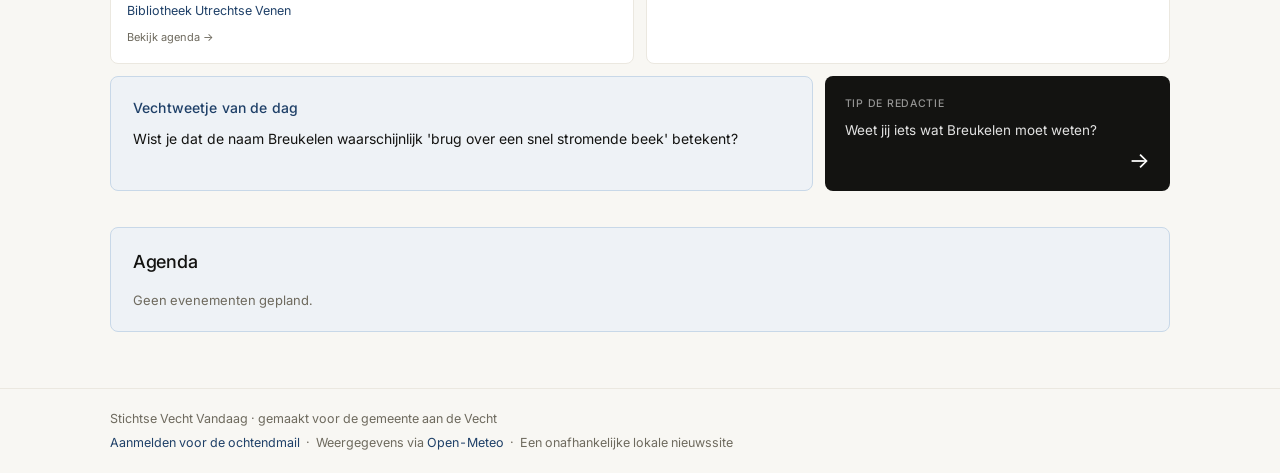
==== commit c4fbb23a: "Homepage: Vandaag in Stichtse Vecht vervangt Sport dit weekend Co-Authored-By: Claude Sonnet 4.6 <no" ====
--- a/index.html
+++ b/index.html
@@ -136,14 +136,14 @@
         </div>
       </div>
 
-      <!-- Sport -->
-      <div class="bento-cell bento-sport" id="sport-section">
-        <h3 class="bento-label">Sport dit weekend</h3>
-        <ul class="sport-list" id="sport-list">
+      <!-- Vandaag in Stichtse Vecht -->
+      <div class="bento-cell bento-vandaag" id="vandaag-section">
+        <h3 class="bento-label">Vandaag in Stichtse Vecht</h3>
+        <div class="vandaag-list" id="vandaag-list">
           <!-- Gevuld door script.js -->
-        </ul>
+        </div>
         <p class="bento-footnote">
-          <a href="sport.html">Meer sport →</a>
+          <a href="agenda.html">Bekijk agenda →</a>
         </p>
       </div>
 
--- a/style.css
+++ b/style.css
@@ -341,7 +341,7 @@
 /* Expliciete plaatsing per cell */
 .bento-foto    { grid-column: 1 / span 3; grid-row: 1; }
 .bento-verkeer { grid-column: 4 / span 3; grid-row: 1 / span 2; }
-.bento-sport   { grid-column: 1 / span 3; grid-row: 2; }
+.bento-vandaag { grid-column: 1 / span 3; grid-row: 2; }
 .bento-feitje  { grid-column: 1 / span 4; grid-row: 3; }
 .bento-tip     { grid-column: 5 / span 2; grid-row: 3; }
 
@@ -593,7 +593,8 @@
 a.status-pill:hover { opacity: 0.8; }
 
 /* ── Sport ── */
-.bento-sport {
+/* ── Vandaag in Stichtse Vecht ── */
+.bento-vandaag {
   background: var(--surface);
   border: 1px solid var(--border);
   padding: 16px;
@@ -601,51 +602,77 @@
   flex-direction: column;
 }
 
-.sport-list {
-  display: flex;
-  flex-direction: column;
-  gap: 7px;
+.vandaag-list {
+  display: flex;
+  flex-direction: column;
+  gap: 10px;
   flex: 1;
 }
 
-.sport-row {
-  display: flex;
-  align-items: center;
-  justify-content: space-between;
-  gap: 8px;
-}
-
-.sport-club {
+.vandaag-item {
+  display: flex;
+  flex-direction: column;
+  gap: 2px;
+  text-decoration: none;
+  color: inherit;
+}
+a.vandaag-item:hover .vandaag-title { color: var(--accent); }
+
+.vandaag-item-top {
+  display: flex;
+  align-items: baseline;
+  gap: 6px;
+  flex-wrap: wrap;
+}
+
+.vandaag-label {
+  font-size: 9px;
+  font-weight: 500;
+  letter-spacing: 0.06em;
+  text-transform: uppercase;
+  padding: 2px 7px;
+  border-radius: 8px;
+  flex-shrink: 0;
+  white-space: nowrap;
+}
+.vandaag-label.vandaag   { background: #e4f2e4; color: #2a6b2a; }
+.vandaag-label.morgen    { background: var(--accent-bg); color: var(--accent); }
+.vandaag-label.weekend   { background: #f4ede8; color: #7a4a28; }
+.vandaag-label.binnenkort{ background: var(--border); color: var(--text-mute); }
+
+.vandaag-title {
   font-size: 13px;
-  color: var(--text-soft);
-}
-
-.sport-score-pill {
-  font-size: 12px;
-  font-weight: 500;
-  background: var(--accent-bg);
+  font-weight: 500;
+  color: var(--text);
+  line-height: 1.3;
+  transition: color 0.15s;
+}
+
+.vandaag-meta {
+  font-size: 11.5px;
+  color: var(--text-mute);
+  padding-left: 1px;
+}
+
+.vandaag-leeg {
+  font-size: 13px;
+  color: var(--text-mute);
+}
+
+.vandaag-fallback { margin-top: 8px; }
+.vandaag-fallback-label { font-size: 11.5px; color: var(--text-mute); margin-bottom: 5px; }
+.vandaag-fallback-list {
+  list-style: none;
+  display: flex;
+  flex-direction: column;
+  gap: 4px;
+}
+.vandaag-fallback-list a {
+  font-size: 12.5px;
   color: var(--accent);
-  padding: 2px 10px;
-  border-radius: 10px;
-  letter-spacing: 0.03em;
-  font-feature-settings: "tnum";
-  flex-shrink: 0;
   text-decoration: none;
 }
-
-a.sport-score-pill { transition: opacity 0.15s; }
-a.sport-score-pill:hover { opacity: 0.75; }
-
-/* Uitslag-kleuren: gewonnen / gelijk / verloren */
-.sport-score-pill.win  { background: var(--ok-bg);   color: var(--ok-text); }
-.sport-score-pill.draw { background: var(--accent-bg); color: var(--accent); }
-.sport-score-pill.loss { background: var(--bad-bg);  color: var(--bad-text); }
-
-.sport-empty {
-  font-size: 12.5px;
-  color: var(--text-mute);
-  list-style: none;
-}
+.vandaag-fallback-list a:hover { text-decoration: underline; }
 
 /* Voetnoot-links in bento-verkeer en bento-sport */
 .bento-footnote a {
@@ -1043,7 +1070,7 @@
   }
   .bento-foto    { grid-column: 1 / span 2; grid-row: auto; }
   .bento-verkeer { grid-column: 1 / span 2; grid-row: auto; }
-  .bento-sport   { grid-column: 1 / span 2; grid-row: auto; }
+  .bento-vandaag { grid-column: 1 / span 2; grid-row: auto; }
   .bento-feitje  { grid-column: 1 / span 1; grid-row: auto; }
   .bento-tip     { grid-column: 2 / span 1; grid-row: auto; }
 
@@ -1056,11 +1083,12 @@
   /* Container */
   .container { padding: 0 14px; }
 
-  /* Header */
+  /* Header — logo verbergen, tekst + weer + darkmode op één regel */
+  .brand-logo { display: none; }
+  .brand { font-size: 17px; }
   .header-date { display: none; }
   .weather-pill-desc { display: none; }
   .weather-pill-sep  { display: none; }
-  .brand { font-size: 17px; }
 
   /* Nav: horizontaal scrollbaar */
   .nav-inner {
@@ -1091,7 +1119,7 @@
   }
   .bento-foto    { grid-column: 1; grid-row: auto; }
   .bento-verkeer { grid-column: 1; grid-row: auto; }
-  .bento-sport   { grid-column: 1; grid-row: auto; }
+  .bento-vandaag { grid-column: 1; grid-row: auto; }
   .bento-feitje  { grid-column: 1; grid-row: auto; }
   .bento-tip     { grid-column: 1; grid-row: auto; }
 
